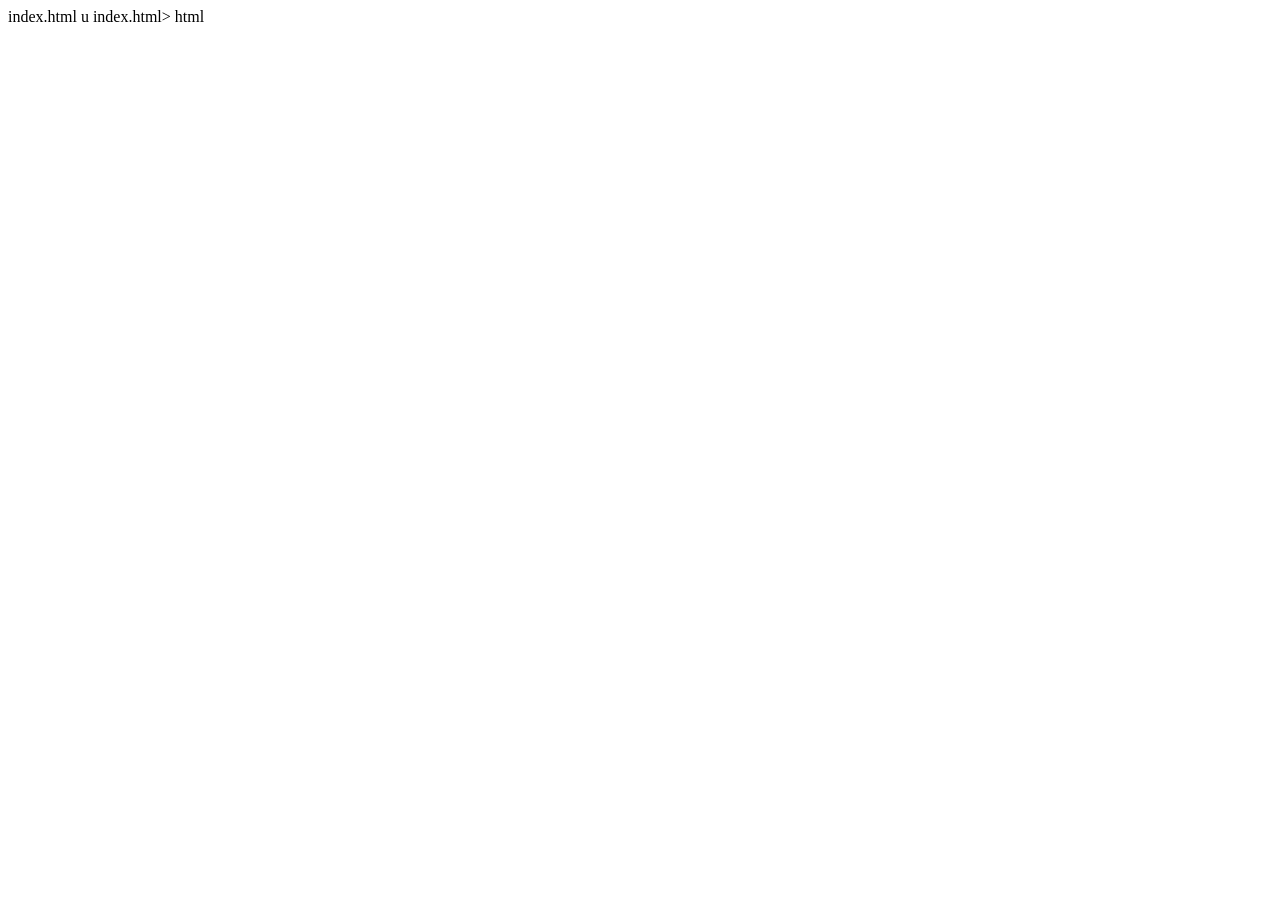
==== index.html @ 488ae356 "tambah readme" ====
index.html u
index.html> html
<!DOCTYPE html>
<html lang="en">
<head>
<meta charset="UTF-8">
<meta name="viewport" content="width=device-width, initial-scale=1.0">
<title>Document</title>
</head>
<body>
</body>
</html>
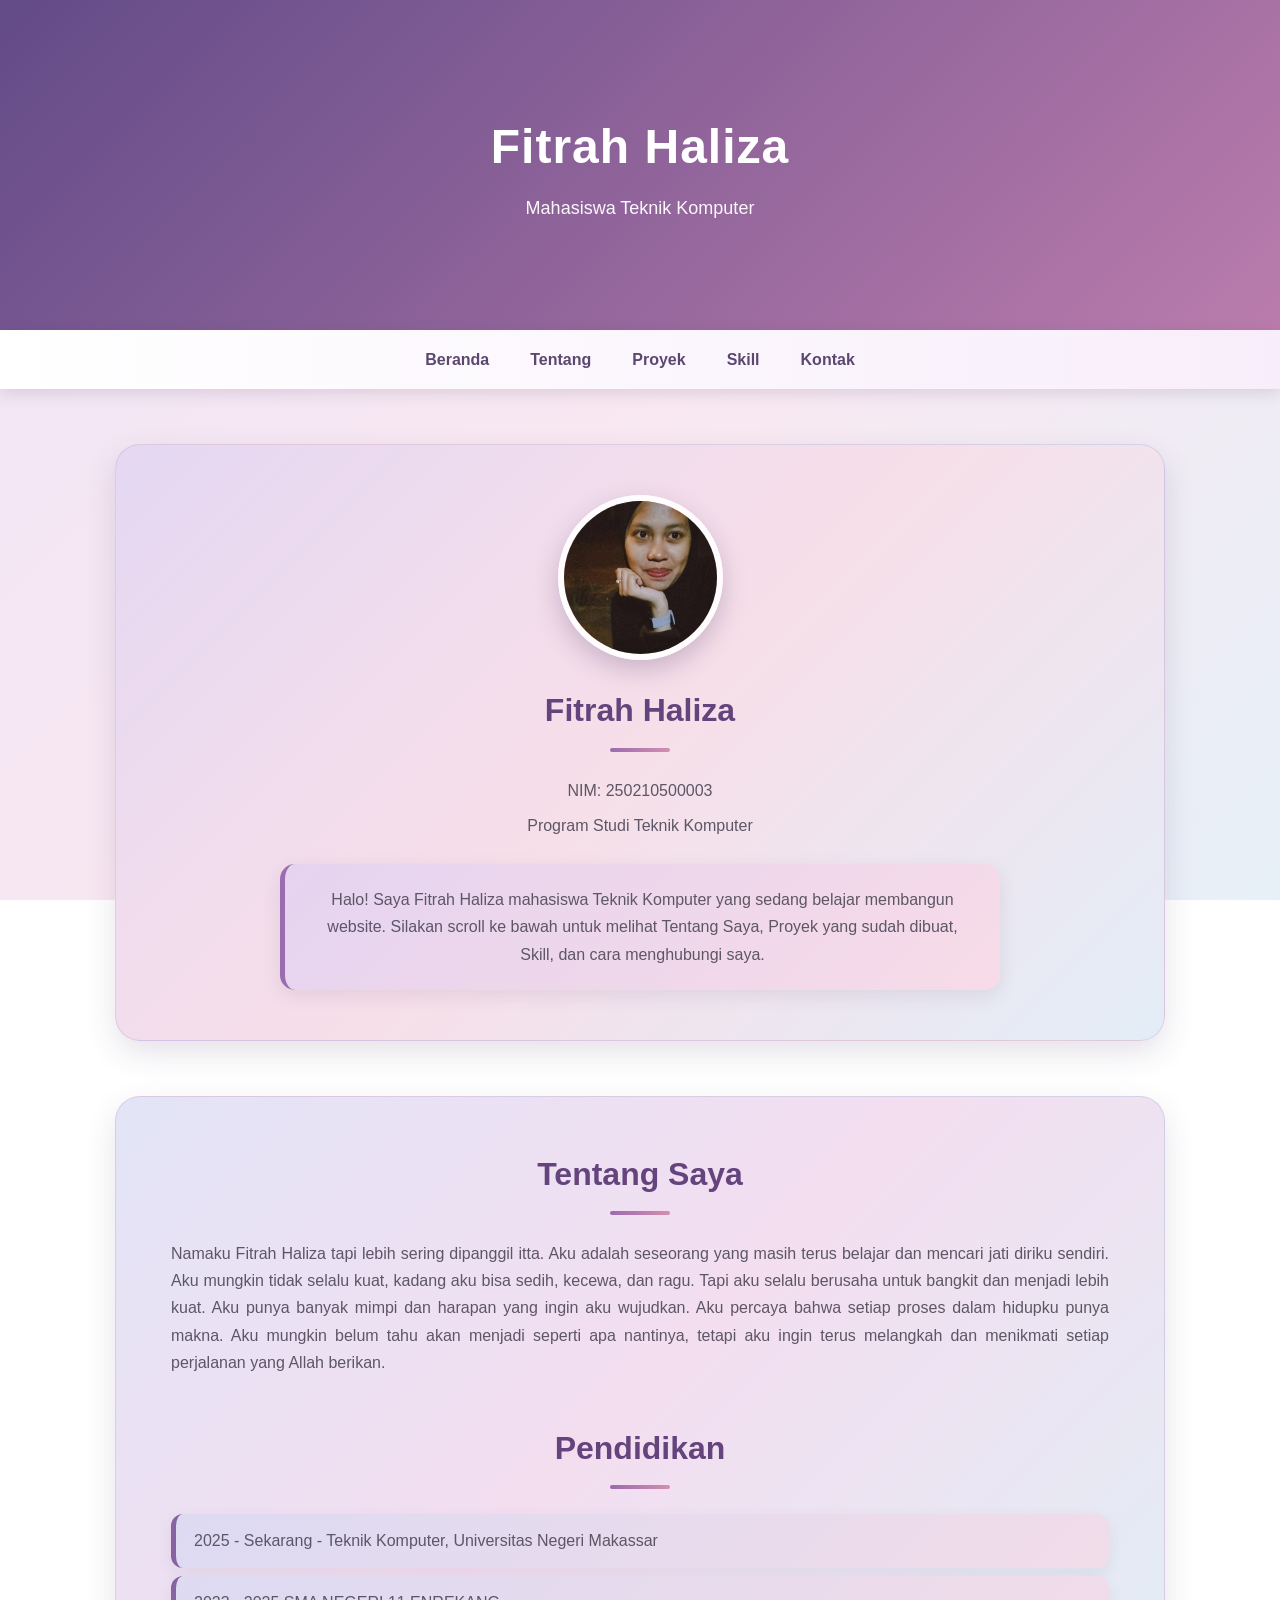
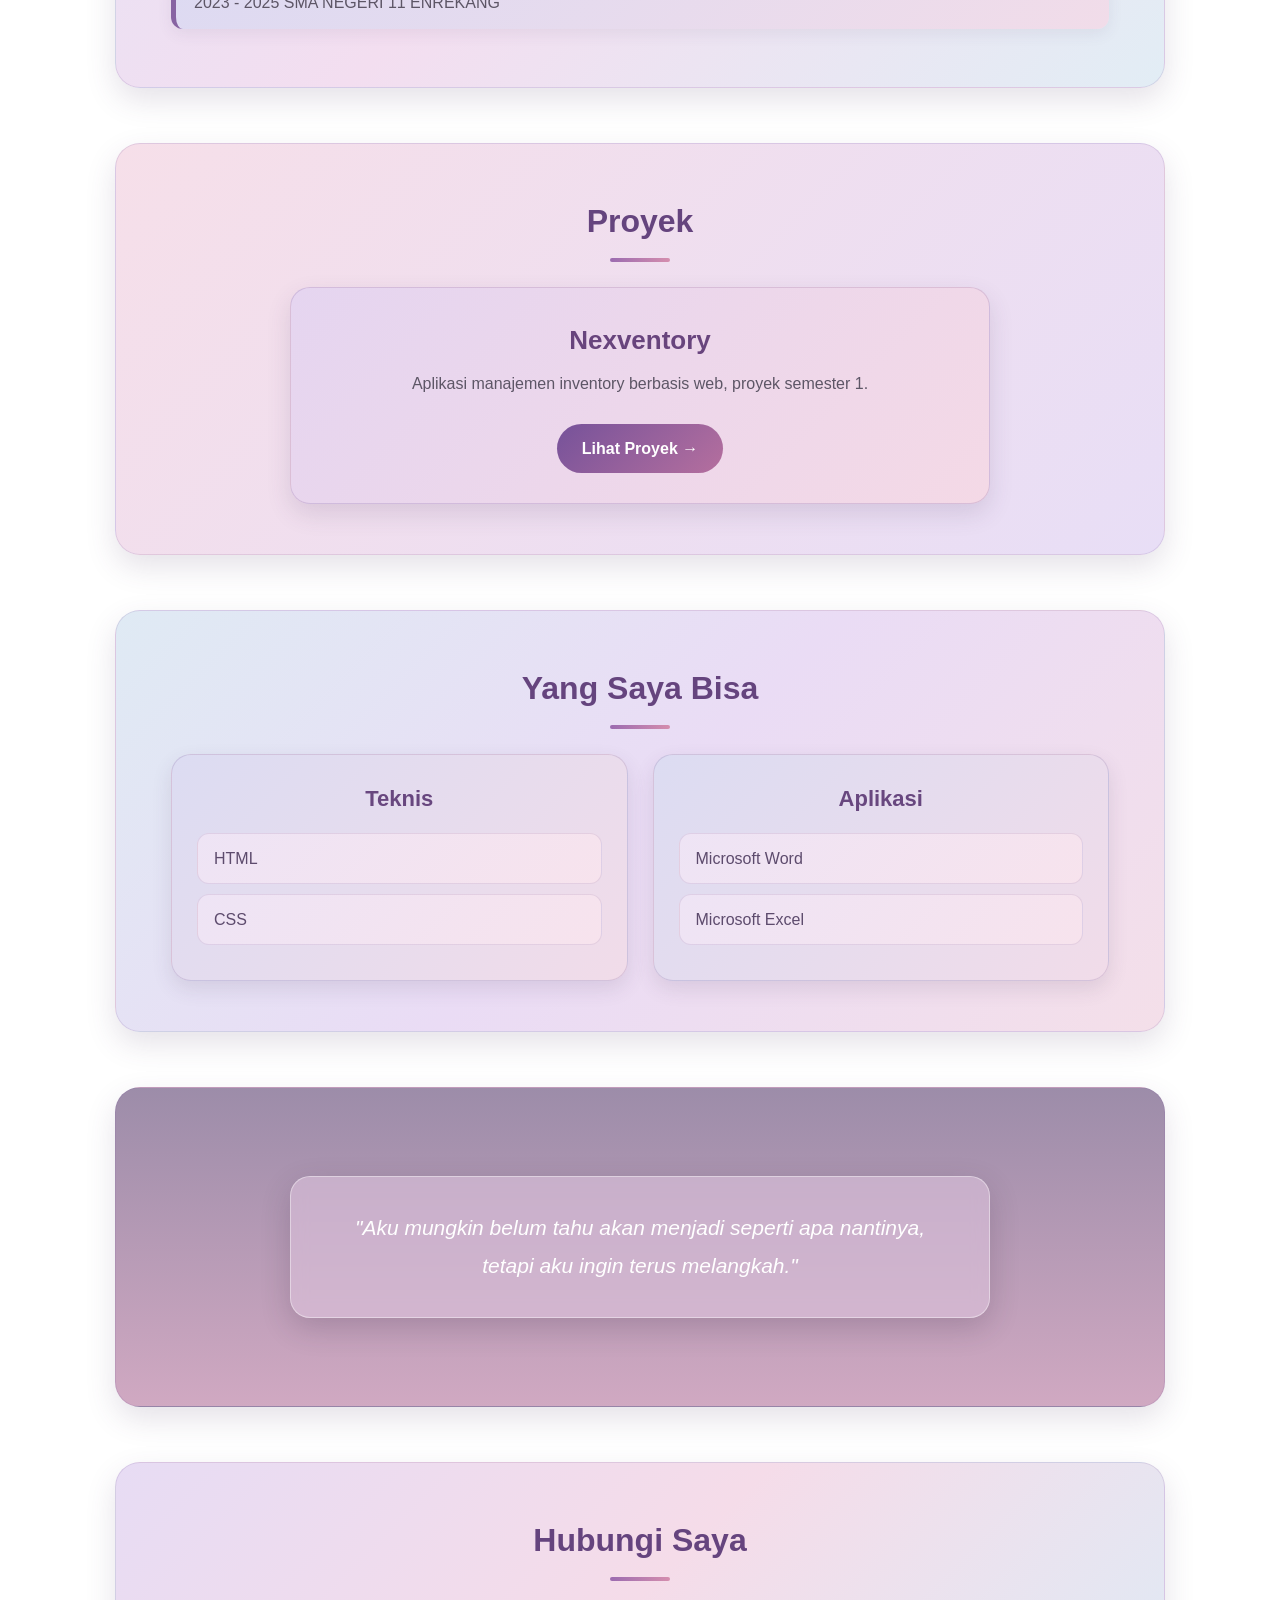
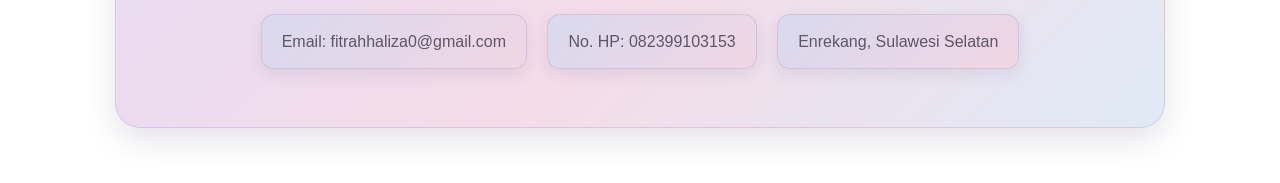
==== commit 8dd5f393: "master" ====
--- a/index.html
+++ b/index.html
@@ -1,12 +1,138 @@
-index.html u
-index.html> html
 <!DOCTYPE html>
-<html lang="en">
+<html lang="id">
 <head>
-<meta charset="UTF-8">
-<meta name="viewport" content="width=device-width, initial-scale=1.0">
-<title>Document</title>
+  <meta charset="UTF-8">
+  <meta name="viewport" content="width=device-width, initial-scale=1.0">
+  <title>Portofolio - Fitrah Haliza</title>
+  <link rel="stylesheet" type="text/css" href="style.css">
 </head>
 <body>
+
+  <header id="header">
+    <div class="header-inner">
+      <h1>Fitrah Haliza</h1>
+      <p class="subtitle">Mahasiswa Teknik Komputer </p>
+    </div>
+  </header>
+
+  <!-- NAVIGASI: klik menu = scroll ke bagian dengan id yang sama -->
+  <nav>
+    <ul id="menu">
+      <li><a href="#beranda">Beranda</a></li>
+      <li><a href="#tentang">Tentang</a></li>
+      <li><a href="#proyek">Proyek</a></li>
+      <li><a href="#skill">Skill</a>
+        <ul>
+          <li><a href="#skill-teknis">Teknis</a></li>
+          <li><a href="#skill-aplikasi">Aplikasi</a></li>
+        </ul>
+      </li>
+      <li><a href="#kontak">Kontak</a></li>
+    </ul>
+  </nav>
+
+  <!-- ======================================================
+       BAGIAN 1: BERANDA
+       ====================================================== -->
+  <section id="beranda" class="section beranda-section">
+    <div class="profile-card">
+      <img id="foto-profil" src="assets/images/profil.jpg" alt="Foto Profil">
+      <h2 class="headline">Fitrah Haliza</h2>
+      <p class="infotext">NIM: 250210500003</p>
+      <p class="infotext">Program Studi Teknik Komputer</p>
+
+      <div class="beranda-text">
+        <p class="sublines">
+          Halo! Saya Fitrah Haliza mahasiswa Teknik Komputer yang sedang belajar membangun
+          website. Silakan scroll ke bawah untuk melihat Tentang Saya, Proyek
+          yang sudah dibuat, Skill, dan cara menghubungi saya.
+        </p>
+      </div>
+    </div>
+  </section>
+
+  <!-- ======================================================
+       BAGIAN 2: TENTANG
+       ====================================================== -->
+  <section id="tentang" class="section">
+    <h2 class="headline">Tentang Saya</h2>
+    <p class="sublines">
+      Namaku Fitrah Haliza tapi lebih sering dipanggil itta. Aku adalah
+      seseorang yang masih terus belajar dan mencari jati diriku sendiri.
+      Aku mungkin tidak selalu kuat, kadang aku bisa sedih, kecewa, dan
+      ragu. Tapi aku selalu berusaha untuk bangkit dan menjadi lebih kuat.
+      Aku punya banyak mimpi dan harapan yang ingin aku wujudkan. Aku
+      percaya bahwa setiap proses dalam hidupku punya makna. Aku mungkin
+      belum tahu akan menjadi seperti apa nantinya, tetapi aku ingin terus
+      melangkah dan menikmati setiap perjalanan yang Allah berikan.
+    </p>
+
+    <h2 class="headline">Pendidikan</h2>
+    <p class="infotext">2025 - Sekarang - Teknik Komputer, Universitas Negeri Makassar</p>
+    <p class="infotext">2023 - 2025 SMA NEGERI 11 ENREKANG</p>
+  </section>
+
+  <!-- ======================================================
+       BAGIAN 3: PROYEK
+       ====================================================== -->
+  <section id="proyek" class="section">
+    <h2 class="headline">Proyek</h2>
+
+    <div class="proyek-single">
+      <h3>Nexventory</h3>
+      <p class="infotext">
+        Aplikasi manajemen inventory berbasis web, proyek semester 1.
+      </p>
+      <a href="https://nexventory.up.railway.app/" target="_blank" rel="noopener noreferrer" class="proyek-link">
+        Lihat Proyek &rarr;
+      </a>
+    </div>
+  </section>
+
+  <!-- ======================================================
+       BAGIAN 4: SKILL
+       ====================================================== -->
+  <section id="skill" class="section">
+    <h2 class="headline">Yang Saya Bisa</h2>
+
+    <!-- Layout 2 kolom: Teknis / Aplikasi -->
+    <div class="skill-grid">
+      <div class="skill-kolom" id="skill-teknis">
+        <h3>Teknis</h3>
+        <ul class="skill-list">
+          <li><a href="#">HTML</a></li>
+          <li><a href="#">CSS</a></li>
+        </ul>
+      </div>
+      <div class="skill-kolom" id="skill-aplikasi">
+        <h3>Aplikasi</h3>
+        <ul class="skill-list">
+          <li><a href="#">Microsoft Word</a></li>
+          <li><a href="#">Microsoft Excel</a></li>
+        </ul>
+      </div>
+    </div>
+  </section>
+
+  <!-- ======================================================
+       BAGIAN MOTTO: background-image + teks di box transparan
+       (Modul 4 - Tugas Mandiri no.2)
+       ====================================================== -->
+  <section id="motto" class="section motto-section">
+    <div class="motto-box">
+      <p>"Aku mungkin belum tahu akan menjadi seperti apa nantinya, tetapi aku ingin terus melangkah."</p>
+    </div>
+  </section>
+
+  <!-- ======================================================
+       BAGIAN 5: KONTAK
+       ====================================================== -->
+  <section id="kontak" class="section">
+    <h2 class="headline">Hubungi Saya</h2>
+    <p class="infotext">Email: fitrahhaliza0@gmail.com</p>
+    <p class="infotext">No. HP: 082399103153</p>
+    <p class="infotext">Enrekang, Sulawesi Selatan</p>
+  </section>
+
 </body>
 </html>
--- a/style.css
+++ b/style.css
@@ -0,0 +1,746 @@
+/* =====================================================
+   STYLE PORTOFOLIO FITRAH HALIZA
+   Tema: Pastel Purple - Pink - Blue
+   ===================================================== */
+
+/* ================= RESET ================= */
+* {
+  margin: 0;
+  padding: 0;
+  box-sizing: border-box;
+}
+
+html {
+  scroll-behavior: smooth;
+}
+
+body {
+  font-family: "Segoe UI", Arial, sans-serif;
+  color: #3f3850;
+  line-height: 1.7;
+
+  /* Background utama halaman */
+  background: linear-gradient(
+    135deg,
+    #eee5f7,
+    #f9e8f1,
+    #e7f0f8
+  );
+
+  background-attachment: fixed;
+}
+
+
+/* =====================================================
+   HEADER
+   ===================================================== */
+
+#header {
+  min-height: 330px;
+
+  display: flex;
+  justify-content: center;
+  align-items: center;
+
+  text-align: center;
+  color: white;
+
+  background:
+    linear-gradient(
+      135deg,
+      rgba(91, 67, 130, 0.95),
+      rgba(180, 112, 165, 0.90)
+    ),
+    url("assets/images/background.jpg");
+
+  background-size: cover;
+  background-position: center;
+
+  position: relative;
+  overflow: hidden;
+}
+
+#header h1 {
+  font-size: 48px;
+  letter-spacing: 1px;
+  margin-bottom: 5px;
+}
+
+.subtitle {
+  font-size: 18px;
+  opacity: 0.95;
+}
+
+
+/* =====================================================
+   NAVIGASI
+   ===================================================== */
+
+nav {
+  background: linear-gradient(
+    90deg,
+    #ffffff,
+    #f8eefb
+  );
+
+  position: sticky;
+  top: 0;
+  z-index: 1000;
+
+  box-shadow: 0 4px 15px rgba(70, 50, 90, 0.15);
+}
+
+#menu {
+  list-style: none;
+
+  display: flex;
+  justify-content: center;
+  align-items: center;
+
+  gap: 5px;
+}
+
+#menu > li {
+  position: relative;
+}
+
+#menu a {
+  display: block;
+
+  padding: 16px 18px;
+
+  color: #5b4770;
+  text-decoration: none;
+
+  font-weight: 600;
+
+  transition: 0.3s;
+}
+
+#menu a:hover {
+  background: linear-gradient(
+    135deg,
+    #eadcf5,
+    #f5dce9
+  );
+
+  color: #714b87;
+}
+
+
+/* ================= DROPDOWN ================= */
+
+#menu li ul {
+  display: none;
+
+  position: absolute;
+
+  top: 100%;
+  left: 0;
+
+  min-width: 150px;
+
+  list-style: none;
+
+  background: linear-gradient(
+    135deg,
+    #f3e8fa,
+    #f9e5ef
+  );
+
+  border-radius: 0 0 12px 12px;
+
+  box-shadow: 0 8px 20px rgba(70, 50, 90, 0.15);
+
+  overflow: hidden;
+}
+
+#menu li:hover ul {
+  display: block;
+}
+
+#menu li ul a {
+  padding: 12px 16px;
+}
+
+
+/* =====================================================
+   SECTION UMUM
+   ===================================================== */
+
+.section {
+  width: 90%;
+  max-width: 1050px;
+
+  margin: 55px auto;
+  padding: 50px 55px;
+
+  /* INI YANG MEMBUAT KOTAK UTAMA BERWARNA */
+  background: linear-gradient(
+    135deg,
+    #f0e5f8,
+    #f9e5ef
+  );
+
+  border-radius: 25px;
+
+  border: 1px solid rgba(130, 95, 160, 0.18);
+
+  box-shadow:
+    0 12px 30px rgba(80, 60, 100, 0.15);
+
+  transition: 0.3s;
+}
+
+
+/* =====================================================
+   JUDUL
+   ===================================================== */
+
+.headline {
+  text-align: center;
+
+  color: #65447e;
+
+  font-size: 32px;
+
+  margin-bottom: 25px;
+}
+
+.headline::after {
+  content: "";
+
+  display: block;
+
+  width: 60px;
+  height: 4px;
+
+  margin: 10px auto;
+
+  background: linear-gradient(
+    90deg,
+    #9b6bb0,
+    #d58eae
+  );
+
+  border-radius: 10px;
+}
+
+
+/* =====================================================
+   TEKS
+   ===================================================== */
+
+.sublines {
+  color: #5d5666;
+  font-size: 16px;
+
+  text-align: justify;
+}
+
+.infotext {
+  color: #5d5666;
+
+  margin: 8px 0;
+}
+
+
+/* =====================================================
+   BERANDA
+   ===================================================== */
+
+#beranda {
+  background: linear-gradient(
+    135deg,
+    #e5d8f3,
+    #f7dfe9,
+    #e3edf7
+  );
+}
+
+.profile-card {
+  text-align: center;
+}
+
+
+/* FOTO PROFIL */
+
+#foto-profil {
+  width: 165px;
+  height: 165px;
+
+  object-fit: cover;
+
+  border-radius: 50%;
+
+  border: 6px solid rgba(255, 255, 255, 0.9);
+
+  box-shadow:
+    0 10px 25px rgba(80, 55, 100, 0.25);
+
+  margin-bottom: 15px;
+}
+
+
+/* KOTAK TEKS BERANDA */
+
+.beranda-text {
+  max-width: 720px;
+
+  margin: 25px auto 0;
+
+  padding: 22px 28px;
+
+  /* BUKAN PUTIH */
+  background: linear-gradient(
+    135deg,
+    rgba(228, 211, 240, 0.95),
+    rgba(248, 218, 231, 0.95)
+  );
+
+  border-left: 5px solid #9b6db0;
+
+  border-radius: 15px;
+
+  box-shadow:
+    0 6px 18px rgba(80, 55, 100, 0.10);
+}
+
+.beranda-text .sublines {
+  text-align: center;
+}
+
+
+/* =====================================================
+   TENTANG SAYA
+   ===================================================== */
+
+#tentang {
+  background: linear-gradient(
+    135deg,
+    #e3e4f7,
+    #f3def0,
+    #e2edf5
+  );
+}
+
+#tentang .headline:nth-of-type(2) {
+  margin-top: 45px;
+}
+
+
+/* Kotak pendidikan */
+
+#tentang .infotext {
+  padding: 13px 18px;
+
+  background: linear-gradient(
+    135deg,
+    #dddaf2,
+    #f1dce9
+  );
+
+  border-left: 5px solid #8763a2;
+
+  border-radius: 12px;
+
+  box-shadow:
+    0 5px 15px rgba(80, 60, 100, 0.08);
+}
+
+
+/* =====================================================
+   PROYEK
+   ===================================================== */
+
+#proyek {
+  background: linear-gradient(
+    135deg,
+    #f6dfe9,
+    #e8def6
+  );
+}
+
+
+/* Kotak Nexventory */
+
+.proyek-single {
+  max-width: 700px;
+
+  margin: auto;
+
+  padding: 30px;
+
+  text-align: center;
+
+  /* KOTAK PROYEK JUGA BERWARNA */
+  background: linear-gradient(
+    135deg,
+    #e5d5f0,
+    #f4d9e6
+  );
+
+  border-radius: 20px;
+
+  border: 1px solid rgba(120, 80, 145, 0.20);
+
+  box-shadow:
+    0 10px 25px rgba(80, 55, 100, 0.14);
+
+  transition: 0.3s;
+}
+
+.proyek-single:hover {
+  transform: translateY(-7px);
+
+  box-shadow:
+    0 16px 30px rgba(80, 55, 100, 0.20);
+}
+
+.proyek-single h3 {
+  color: #68447d;
+
+  font-size: 26px;
+
+  margin-bottom: 8px;
+}
+
+
+/* Tombol proyek */
+
+.proyek-link {
+  display: inline-block;
+
+  margin-top: 18px;
+
+  padding: 11px 25px;
+
+  background: linear-gradient(
+    135deg,
+    #76529a,
+    #b56f9e
+  );
+
+  color: white;
+
+  text-decoration: none;
+
+  border-radius: 25px;
+
+  font-weight: 600;
+
+  transition: 0.3s;
+}
+
+.proyek-link:hover {
+  transform: translateY(-3px);
+
+  box-shadow:
+    0 7px 15px rgba(80, 50, 100, 0.25);
+}
+
+
+/* =====================================================
+   SKILL
+   ===================================================== */
+
+#skill {
+  background: linear-gradient(
+    135deg,
+    #dfeaf4,
+    #eadcf5,
+    #f4dfe9
+  );
+}
+
+
+/* Dua kolom */
+
+.skill-grid {
+  display: grid;
+
+  grid-template-columns: repeat(2, 1fr);
+
+  gap: 25px;
+}
+
+
+/* Kotak Teknis & Aplikasi */
+
+.skill-kolom {
+  padding: 25px;
+
+  /* TIDAK PUTIH */
+  background: linear-gradient(
+    135deg,
+    #dcdcf2,
+    #f1dce9
+  );
+
+  border-radius: 20px;
+
+  border: 1px solid rgba(110, 80, 140, 0.18);
+
+  box-shadow:
+    0 8px 20px rgba(70, 55, 90, 0.12);
+
+  transition: 0.3s;
+}
+
+.skill-kolom:hover {
+  transform: translateY(-5px);
+
+  box-shadow:
+    0 13px 25px rgba(70, 55, 90, 0.18);
+}
+
+.skill-kolom h3 {
+  text-align: center;
+
+  color: #68477f;
+
+  font-size: 22px;
+
+  margin-bottom: 15px;
+}
+
+
+/* Daftar skill */
+
+.skill-list {
+  list-style: none;
+}
+
+.skill-list li {
+  margin: 10px 0;
+}
+
+.skill-list a {
+  display: block;
+
+  padding: 11px 16px;
+
+  /* Skill juga diberi warna */
+  background: linear-gradient(
+    135deg,
+    #eee4f5,
+    #f7e3ed
+  );
+
+  color: #5d4b6d;
+
+  text-decoration: none;
+
+  border-radius: 12px;
+
+  border: 1px solid rgba(120, 90, 145, 0.15);
+
+  transition: 0.3s;
+}
+
+.skill-list a:hover {
+  background: linear-gradient(
+    135deg,
+    #d7c4e8,
+    #ecc8d9
+  );
+
+  color: #56396b;
+
+  padding-left: 23px;
+}
+
+
+/* =====================================================
+   MOTTO
+   ===================================================== */
+
+#motto {
+  min-height: 320px;
+
+  display: flex;
+
+  justify-content: center;
+
+  align-items: center;
+
+  background:
+    linear-gradient(
+      rgba(91, 64, 112, 0.60),
+      rgba(177, 111, 153, 0.60)
+    ),
+    url("assets/images/background.jpg");
+
+  background-size: cover;
+
+  background-position: center;
+}
+
+
+/* Kotak motto */
+
+.motto-box {
+  max-width: 700px;
+
+  padding: 32px 40px;
+
+  background: rgba(224, 199, 225, 0.55);
+
+  border: 1px solid rgba(255, 255, 255, 0.4);
+
+  border-radius: 20px;
+
+  backdrop-filter: blur(8px);
+
+  text-align: center;
+
+  color: white;
+
+  box-shadow:
+    0 10px 30px rgba(50, 35, 60, 0.20);
+}
+
+.motto-box p {
+  font-size: 21px;
+
+  font-style: italic;
+
+  line-height: 1.8;
+}
+
+
+/* =====================================================
+   KONTAK
+   ===================================================== */
+
+#kontak {
+  text-align: center;
+
+  background: linear-gradient(
+    135deg,
+    #e7dcf4,
+    #f5dce9,
+    #dfeaf5
+  );
+}
+
+
+/* Kotak informasi kontak */
+
+#kontak .infotext {
+  display: inline-block;
+
+  margin: 8px;
+
+  padding: 13px 20px;
+
+  background: linear-gradient(
+    135deg,
+    #d9d9ee,
+    #f0d6e4
+  );
+
+  border-radius: 13px;
+
+  border: 1px solid rgba(110, 80, 140, 0.15);
+
+  box-shadow:
+    0 5px 15px rgba(70, 55, 90, 0.10);
+}
+
+
+/* =====================================================
+   RESPONSIVE TABLET
+   ===================================================== */
+
+@media (max-width: 768px) {
+
+  #header h1 {
+    font-size: 36px;
+  }
+
+  .subtitle {
+    font-size: 16px;
+  }
+
+  #menu {
+    flex-wrap: wrap;
+  }
+
+  #menu a {
+    padding: 11px 10px;
+
+    font-size: 14px;
+  }
+
+  .section {
+    width: 94%;
+
+    padding: 35px 25px;
+
+    margin: 35px auto;
+  }
+
+  .headline {
+    font-size: 27px;
+  }
+
+  .skill-grid {
+    grid-template-columns: 1fr;
+  }
+
+  #foto-profil {
+    width: 140px;
+    height: 140px;
+  }
+
+  .motto-box {
+    padding: 25px;
+  }
+
+  .motto-box p {
+    font-size: 18px;
+  }
+}
+
+
+/* =====================================================
+   RESPONSIVE HP
+   ===================================================== */
+
+@media (max-width: 480px) {
+
+  #header {
+    min-height: 270px;
+  }
+
+  #header h1 {
+    font-size: 30px;
+  }
+
+  #menu {
+    gap: 0;
+  }
+
+  #menu a {
+    padding: 9px 7px;
+
+    font-size: 13px;
+  }
+
+  .section {
+    padding: 30px 18px;
+  }
+
+  .headline {
+    font-size: 24px;
+  }
+
+  .sublines {
+    font-size: 14px;
+  }
+
+  .skill-grid {
+    grid-template-columns: 1fr;
+  }
+}
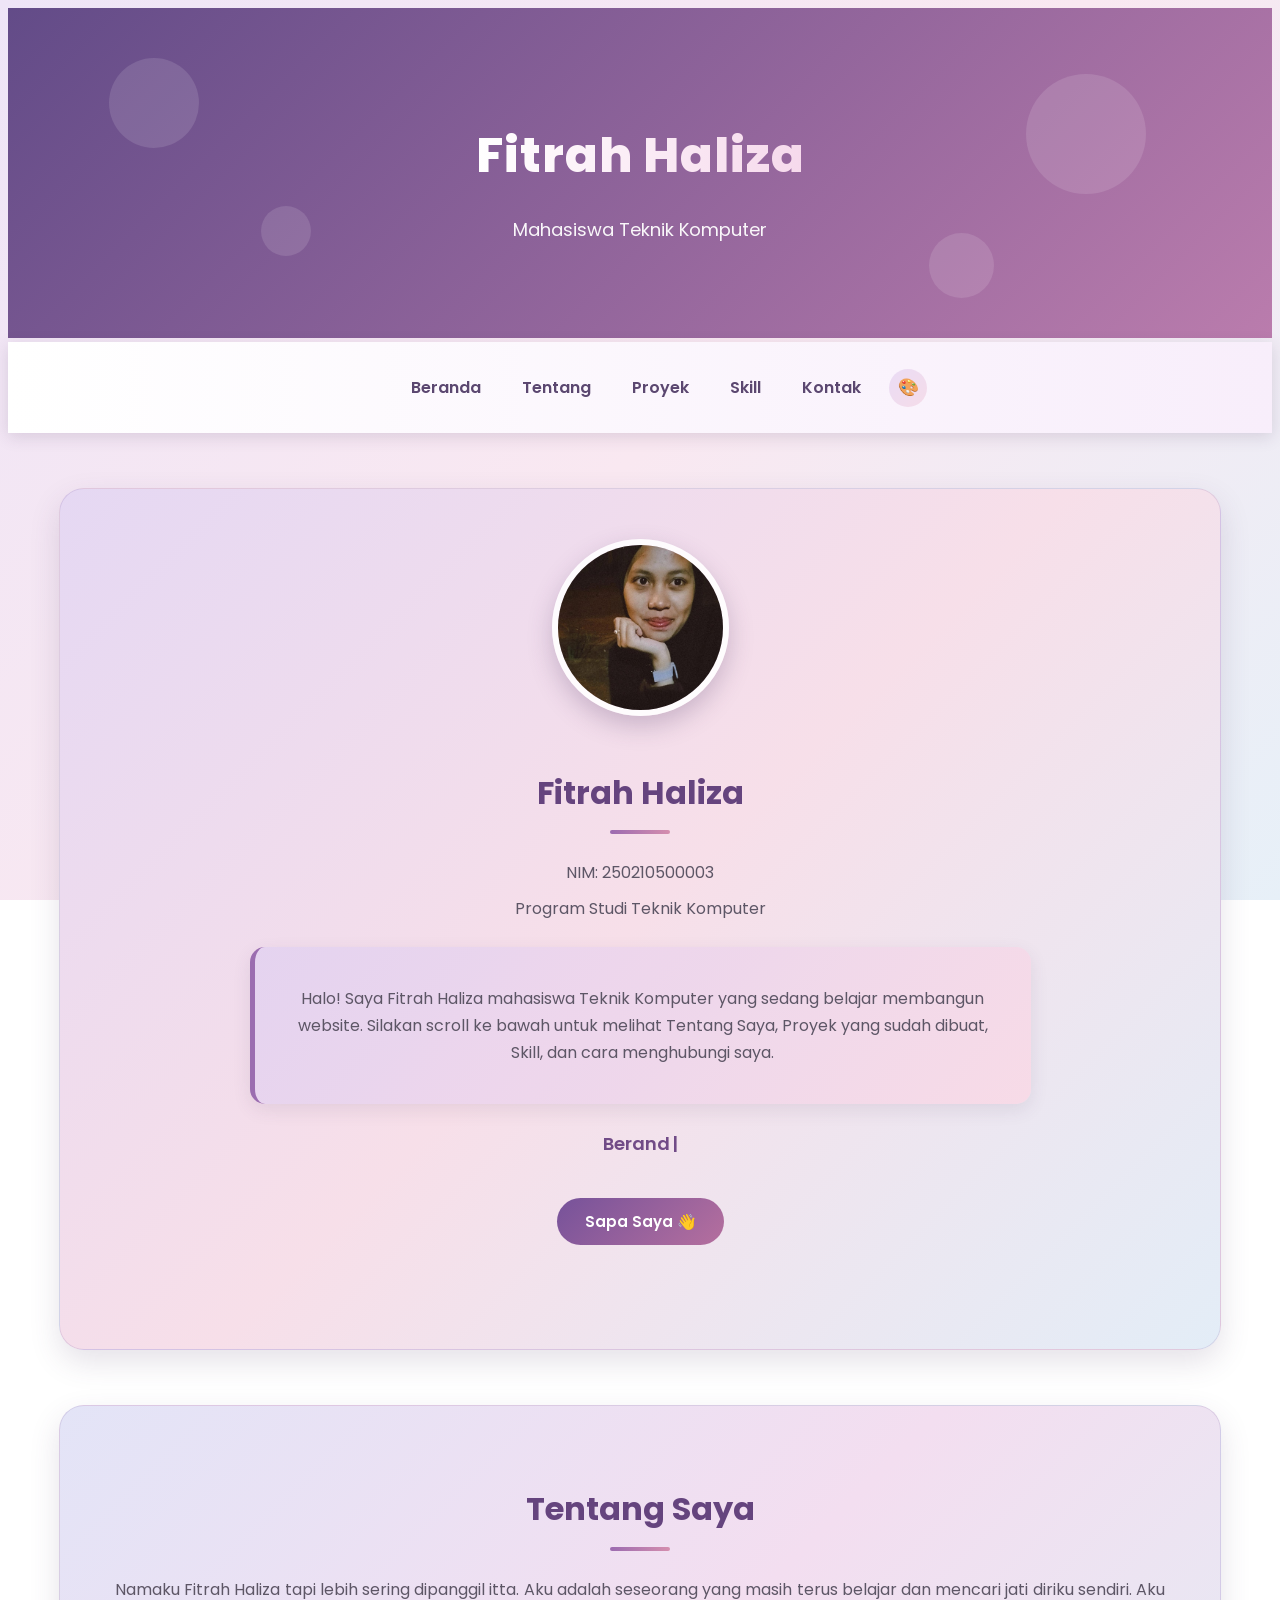
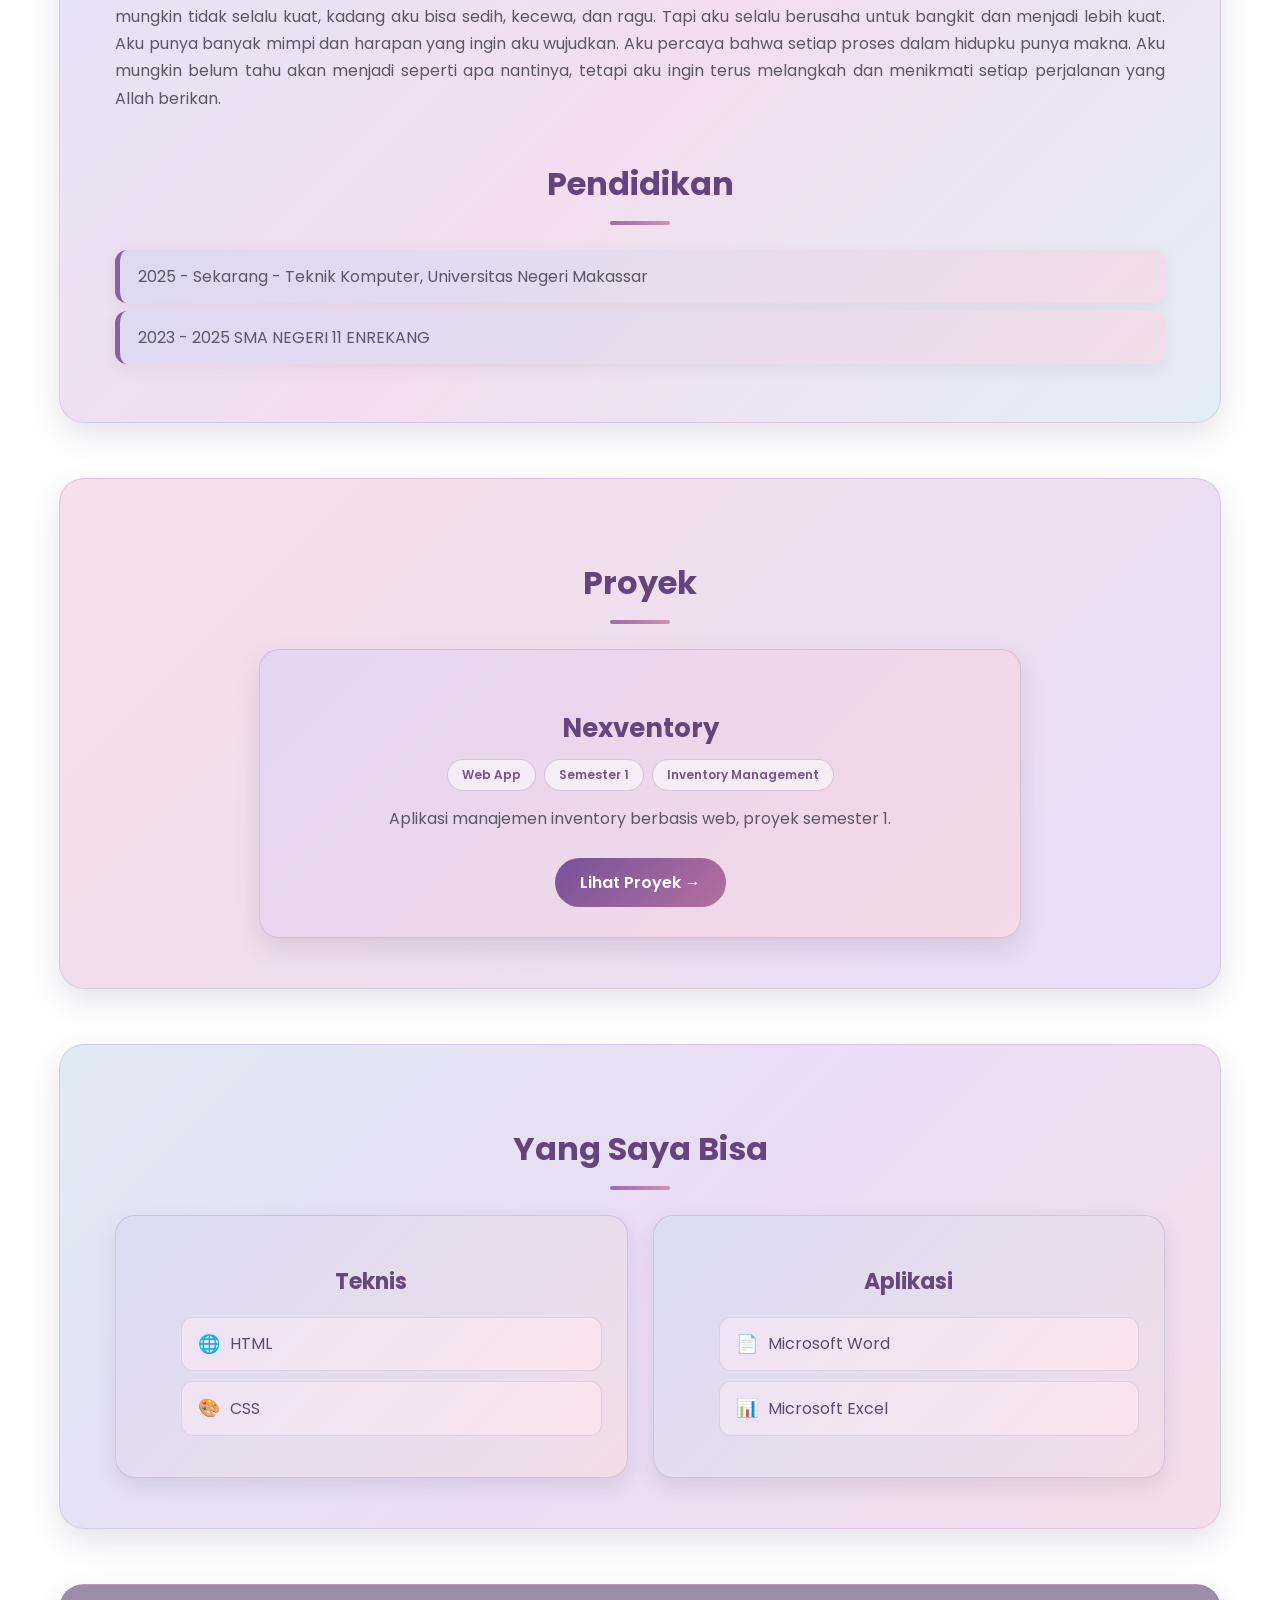
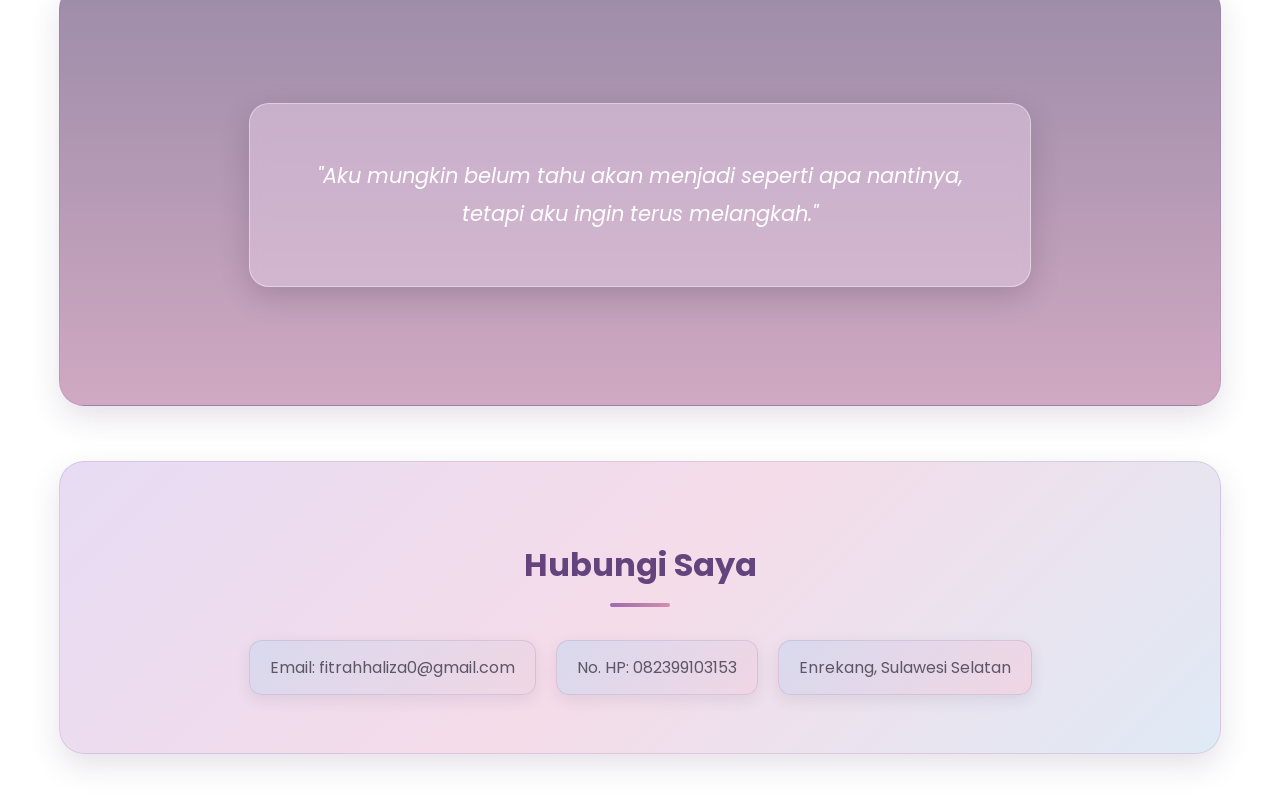
==== commit 13a9aed0: "Update website" ====
--- a/index.html
+++ b/index.html
@@ -4,37 +4,52 @@
   <meta charset="UTF-8">
   <meta name="viewport" content="width=device-width, initial-scale=1.0">
   <title>Portofolio - Fitrah Haliza</title>
+  <link rel="preconnect" href="https://fonts.googleapis.com">
+  <link rel="preconnect" href="https://fonts.gstatic.com" crossorigin>
+  <link href="https://fonts.googleapis.com/css2?family=Poppins:wght@400;500;600;700;800&display=swap" rel="stylesheet">
   <link rel="stylesheet" type="text/css" href="style.css">
 </head>
 <body>
 
   <header id="header">
+    <div class="floating-shapes">
+      <span class="shape shape1"></span>
+      <span class="shape shape2"></span>
+      <span class="shape shape3"></span>
+      <span class="shape shape4"></span>
+    </div>
     <div class="header-inner">
       <h1>Fitrah Haliza</h1>
       <p class="subtitle">Mahasiswa Teknik Komputer </p>
     </div>
   </header>
 
-  <!-- NAVIGASI: klik menu = scroll ke bagian dengan id yang sama -->
-  <nav>
-    <ul id="menu">
-      <li><a href="#beranda">Beranda</a></li>
-      <li><a href="#tentang">Tentang</a></li>
-      <li><a href="#proyek">Proyek</a></li>
-      <li><a href="#skill">Skill</a>
-        <ul>
-          <li><a href="#skill-teknis">Teknis</a></li>
-          <li><a href="#skill-aplikasi">Aplikasi</a></li>
-        </ul>
-      </li>
-      <li><a href="#kontak">Kontak</a></li>
-    </ul>
+  <div id="scroll-progress"></div>
+
+  <nav id="navbar">
+    <div class="nav-inner">
+      <button id="menu-toggle" class="menu-toggle" aria-label="Buka menu" aria-expanded="false">
+        <span></span>
+        <span></span>
+        <span></span>
+      </button>
+      <ul id="menu">
+        <li><a href="#beranda">Beranda</a></li>
+        <li><a href="#tentang">Tentang</a></li>
+        <li><a href="#proyek">Proyek</a></li>
+        <li><a href="#skill">Skill</a>
+          <ul>
+            <li><a href="#skill-teknis">Teknis</a></li>
+            <li><a href="#skill-aplikasi">Aplikasi</a></li>
+          </ul>
+        </li>
+        <li><a href="#kontak">Kontak</a></li>
+      </ul>
+      <button id="theme-toggle" class="theme-toggle" aria-label="Ganti tema warna">🎨</button>
+    </div>
   </nav>
 
-  <!-- ======================================================
-       BAGIAN 1: BERANDA
-       ====================================================== -->
-  <section id="beranda" class="section beranda-section">
+  <section id="beranda" class="section beranda-section reveal">
     <div class="profile-card">
       <img id="foto-profil" src="assets/images/profil.jpg" alt="Foto Profil">
       <h2 class="headline">Fitrah Haliza</h2>
@@ -48,13 +63,17 @@
           yang sudah dibuat, Skill, dan cara menghubungi saya.
         </p>
       </div>
+
+      <p class="typing-text">
+        <span id="typing-output"></span><span class="typing-cursor">|</span>
+      </p>
+
+      <button id="sapa-btn" class="sapa-btn">Sapa Saya 👋</button>
+      <p id="sapa-output" class="sapa-output"></p>
     </div>
   </section>
 
-  <!-- ======================================================
-       BAGIAN 2: TENTANG
-       ====================================================== -->
-  <section id="tentang" class="section">
+  <section id="tentang" class="section reveal">
     <h2 class="headline">Tentang Saya</h2>
     <p class="sublines">
       Namaku Fitrah Haliza tapi lebih sering dipanggil itta. Aku adalah
@@ -72,14 +91,16 @@
     <p class="infotext">2023 - 2025 SMA NEGERI 11 ENREKANG</p>
   </section>
 
-  <!-- ======================================================
-       BAGIAN 3: PROYEK
-       ====================================================== -->
-  <section id="proyek" class="section">
+  <section id="proyek" class="section reveal">
     <h2 class="headline">Proyek</h2>
 
     <div class="proyek-single">
       <h3>Nexventory</h3>
+      <div class="proyek-tags">
+        <span class="tag">Web App</span>
+        <span class="tag">Semester 1</span>
+        <span class="tag">Inventory Management</span>
+      </div>
       <p class="infotext">
         Aplikasi manajemen inventory berbasis web, proyek semester 1.
       </p>
@@ -89,10 +110,7 @@
     </div>
   </section>
 
-  <!-- ======================================================
-       BAGIAN 4: SKILL
-       ====================================================== -->
-  <section id="skill" class="section">
+  <section id="skill" class="section reveal">
     <h2 class="headline">Yang Saya Bisa</h2>
 
     <!-- Layout 2 kolom: Teknis / Aplikasi -->
@@ -100,39 +118,35 @@
       <div class="skill-kolom" id="skill-teknis">
         <h3>Teknis</h3>
         <ul class="skill-list">
-          <li><a href="#">HTML</a></li>
-          <li><a href="#">CSS</a></li>
+          <li><a href="#"><span class="skill-icon">🌐</span> HTML</a></li>
+          <li><a href="#"><span class="skill-icon">🎨</span> CSS</a></li>
         </ul>
       </div>
       <div class="skill-kolom" id="skill-aplikasi">
         <h3>Aplikasi</h3>
         <ul class="skill-list">
-          <li><a href="#">Microsoft Word</a></li>
-          <li><a href="#">Microsoft Excel</a></li>
+          <li><a href="#"><span class="skill-icon">📄</span> Microsoft Word</a></li>
+          <li><a href="#"><span class="skill-icon">📊</span> Microsoft Excel</a></li>
         </ul>
       </div>
     </div>
   </section>
 
-  <!-- ======================================================
-       BAGIAN MOTTO: background-image + teks di box transparan
-       (Modul 4 - Tugas Mandiri no.2)
-       ====================================================== -->
-  <section id="motto" class="section motto-section">
+  <section id="motto" class="section motto-section reveal">
     <div class="motto-box">
       <p>"Aku mungkin belum tahu akan menjadi seperti apa nantinya, tetapi aku ingin terus melangkah."</p>
     </div>
   </section>
 
-  <!-- ======================================================
-       BAGIAN 5: KONTAK
-       ====================================================== -->
-  <section id="kontak" class="section">
+  <section id="kontak" class="section reveal">
     <h2 class="headline">Hubungi Saya</h2>
     <p class="infotext">Email: fitrahhaliza0@gmail.com</p>
     <p class="infotext">No. HP: 082399103153</p>
     <p class="infotext">Enrekang, Sulawesi Selatan</p>
   </section>
 
+  <button id="back-to-top" class="back-to-top" aria-label="Kembali ke atas">&uarr;</button>
+
+  <script src="navbar.js"></script>
 </body>
 </html>
--- a/style.css
+++ b/style.css
@@ -1,9 +1,9 @@
-/* =====================================================
+
    STYLE PORTOFOLIO FITRAH HALIZA
-   Tema: Pastel Purple - Pink - Blue
-   ===================================================== */
-
-/* ================= RESET ================= */
+
+
+
+
 * {
   margin: 0;
   padding: 0;
@@ -15,7 +15,7 @@
 }
 
 body {
-  font-family: "Segoe UI", Arial, sans-serif;
+  font-family: "Poppins", "Segoe UI", Arial, sans-serif;
   color: #3f3850;
   line-height: 1.7;
 
@@ -28,12 +28,9 @@
   );
 
   background-attachment: fixed;
-}
-
-
-/* =====================================================
-   HEADER
-   ===================================================== */
+
+  transition: background 0.4s ease;
+}
 
 #header {
   min-height: 330px;
@@ -62,8 +59,29 @@
 
 #header h1 {
   font-size: 48px;
+  font-weight: 800;
   letter-spacing: 1px;
   margin-bottom: 5px;
+
+  background: linear-gradient(
+    90deg,
+    #ffffff,
+    #f6d9ec,
+    #ffffff
+  );
+
+  background-size: 200% auto;
+
+  -webkit-background-clip: text;
+  background-clip: text;
+  -webkit-text-fill-color: transparent;
+
+  animation: shineText 5s linear infinite;
+}
+
+@keyframes shineText {
+  0%   { background-position: 0% center; }
+  100% { background-position: 200% center; }
 }
 
 .subtitle {
@@ -72,9 +90,100 @@
 }
 
 
-/* =====================================================
-   NAVIGASI
-   ===================================================== */
+.floating-shapes {
+  position: absolute;
+  inset: 0;
+
+  overflow: hidden;
+
+  pointer-events: none;
+  z-index: 0;
+}
+
+.shape {
+  position: absolute;
+
+  border-radius: 50%;
+
+  background: rgba(255, 255, 255, 0.12);
+
+  animation: floatShape 10s ease-in-out infinite;
+}
+
+.shape1 {
+  width: 90px;
+  height: 90px;
+
+  top: 15%;
+  left: 8%;
+
+  animation-duration: 9s;
+}
+
+.shape2 {
+  width: 50px;
+  height: 50px;
+
+  top: 60%;
+  left: 20%;
+
+  animation-duration: 7s;
+  animation-delay: 1s;
+}
+
+.shape3 {
+  width: 120px;
+  height: 120px;
+
+  top: 20%;
+  right: 10%;
+
+  animation-duration: 11s;
+  animation-delay: 0.5s;
+}
+
+.shape4 {
+  width: 65px;
+  height: 65px;
+
+  bottom: 12%;
+  right: 22%;
+
+  animation-duration: 8s;
+  animation-delay: 1.5s;
+}
+
+@keyframes floatShape {
+  0%, 100% {
+    transform: translateY(0) translateX(0) scale(1);
+  }
+  50% {
+    transform: translateY(-25px) translateX(15px) scale(1.08);
+  }
+}
+
+.header-inner {
+  position: relative;
+  z-index: 1;
+}
+
+#scroll-progress {
+  position: sticky;
+  top: 0;
+
+  height: 4px;
+  width: 0%;
+
+  background: linear-gradient(
+    90deg,
+    #9b6bb0,
+    #d58eae
+  );
+
+  z-index: 1001;
+
+  transition: width 0.1s ease-out;
+}
 
 nav {
   background: linear-gradient(
@@ -88,6 +197,45 @@
   z-index: 1000;
 
   box-shadow: 0 4px 15px rgba(70, 50, 90, 0.15);
+
+  transition: transform 0.3s ease;
+}
+nav.nav-hidden {
+  transform: translateY(-100%);
+}
+
+.nav-inner {
+  display: flex;
+  align-items: center;
+  justify-content: center;
+  position: relative;
+  gap: 10px;
+}
+
+.theme-toggle {
+  width: 38px;
+  height: 38px;
+
+  border: none;
+  border-radius: 50%;
+
+  background: linear-gradient(
+    135deg,
+    #eadcf5,
+    #f5dce9
+  );
+
+  font-size: 17px;
+
+  cursor: pointer;
+
+  transition: 0.3s ease;
+
+  flex-shrink: 0;
+}
+
+.theme-toggle:hover {
+  transform: rotate(20deg) scale(1.08);
 }
 
 #menu {
@@ -127,9 +275,6 @@
   color: #714b87;
 }
 
-
-/* ================= DROPDOWN ================= */
-
 #menu li ul {
   display: none;
 
@@ -163,10 +308,118 @@
   padding: 12px 16px;
 }
 
-
-/* =====================================================
-   SECTION UMUM
-   ===================================================== */
+#menu a.active {
+  background: linear-gradient(
+    135deg,
+    #d7c4e8,
+    #ecc8d9
+  );
+
+  color: #56396b;
+}
+
+.menu-toggle {
+  display: none;
+
+  flex-direction: column;
+  justify-content: center;
+  gap: 5px;
+
+  width: 40px;
+  height: 40px;
+
+  background: transparent;
+  border: none;
+  cursor: pointer;
+
+  position: absolute;
+  right: 15px;
+  top: 50%;
+  transform: translateY(-50%);
+
+  z-index: 1100;
+}
+
+.menu-toggle span {
+  display: block;
+  width: 26px;
+  height: 3px;
+
+  background: #714b87;
+  border-radius: 3px;
+
+  transition: 0.3s ease;
+}
+.menu-toggle.active span:nth-child(1) {
+  transform: translateY(8px) rotate(45deg);
+}
+
+.menu-toggle.active span:nth-child(2) {
+  opacity: 0;
+}
+
+.menu-toggle.active span:nth-child(3) {
+  transform: translateY(-8px) rotate(-45deg);
+}
+
+.back-to-top {
+  position: fixed;
+  right: 22px;
+  bottom: 22px;
+
+  width: 48px;
+  height: 48px;
+
+  display: flex;
+  align-items: center;
+  justify-content: center;
+
+  border: none;
+  border-radius: 50%;
+
+  background: linear-gradient(
+    135deg,
+    #76529a,
+    #b56f9e
+  );
+
+  color: white;
+  font-size: 20px;
+
+  cursor: pointer;
+
+  opacity: 0;
+  visibility: hidden;
+  transform: translateY(15px);
+
+  box-shadow: 0 8px 20px rgba(80, 50, 100, 0.30);
+
+  transition: 0.3s ease;
+
+  z-index: 999;
+}
+
+.back-to-top.show {
+  opacity: 1;
+  visibility: visible;
+  transform: translateY(0);
+}
+
+.back-to-top:hover {
+  transform: translateY(-4px);
+  box-shadow: 0 12px 24px rgba(80, 50, 100, 0.35);
+}
+
+.reveal {
+  opacity: 0;
+  transform: translateY(40px);
+  transition: opacity 0.7s ease, transform 0.7s ease;
+}
+
+.reveal.visible {
+  opacity: 1;
+  transform: translateY(0);
+}
 
 .section {
   width: 90%;
@@ -174,8 +427,6 @@
 
   margin: 55px auto;
   padding: 50px 55px;
-
-  /* INI YANG MEMBUAT KOTAK UTAMA BERWARNA */
   background: linear-gradient(
     135deg,
     #f0e5f8,
@@ -192,10 +443,11 @@
   transition: 0.3s;
 }
 
-
-/* =====================================================
-   JUDUL
-   ===================================================== */
+.section,
+#skill-teknis,
+#skill-aplikasi {
+  scroll-margin-top: 75px;
+}
 
 .headline {
   text-align: center;
@@ -226,11 +478,6 @@
   border-radius: 10px;
 }
 
-
-/* =====================================================
-   TEKS
-   ===================================================== */
-
 .sublines {
   color: #5d5666;
   font-size: 16px;
@@ -244,11 +491,6 @@
   margin: 8px 0;
 }
 
-
-/* =====================================================
-   BERANDA
-   ===================================================== */
-
 #beranda {
   background: linear-gradient(
     135deg,
@@ -262,9 +504,6 @@
   text-align: center;
 }
 
-
-/* FOTO PROFIL */
-
 #foto-profil {
   width: 165px;
   height: 165px;
@@ -281,9 +520,6 @@
   margin-bottom: 15px;
 }
 
-
-/* KOTAK TEKS BERANDA */
-
 .beranda-text {
   max-width: 720px;
 
@@ -310,10 +546,110 @@
   text-align: center;
 }
 
-
-/* =====================================================
-   TENTANG SAYA
-   ===================================================== */
+.typing-text {
+  margin-top: 25px;
+
+  font-size: 18px;
+  font-weight: 600;
+
+  color: #714b87;
+
+  min-height: 28px;
+}
+
+.typing-cursor {
+  display: inline-block;
+
+  margin-left: 2px;
+
+  animation: blink 0.8s step-end infinite;
+}
+
+@keyframes blink {
+  0%, 100% { opacity: 1; }
+  50% { opacity: 0; }
+}
+
+.sapa-btn {
+  margin-top: 20px;
+
+  padding: 12px 28px;
+
+  border: none;
+  border-radius: 25px;
+
+  background: linear-gradient(
+    135deg,
+    #76529a,
+    #b56f9e
+  );
+
+  color: white;
+
+  font-family: "Poppins", "Segoe UI", Arial, sans-serif;
+  font-size: 15px;
+  font-weight: 600;
+
+  cursor: pointer;
+
+  transition: 0.25s ease;
+
+  animation: sapaPulse 2.2s ease-in-out infinite;
+}
+
+@keyframes sapaPulse {
+  0%, 100% {
+    box-shadow: 0 0 0 0 rgba(181, 111, 158, 0.45);
+  }
+  50% {
+    box-shadow: 0 0 0 12px rgba(181, 111, 158, 0);
+  }
+}
+
+.sapa-btn.sudah-ditekan {
+  animation: none;
+}
+
+.sapa-btn:hover {
+  transform: translateY(-3px);
+
+  box-shadow: 0 8px 18px rgba(80, 50, 100, 0.30);
+}
+
+.sapa-btn:active {
+  transform: translateY(0) scale(0.97);
+}
+.sapa-btn.pressed {
+  animation: pop 0.35s ease;
+}
+
+@keyframes pop {
+  0%   { transform: scale(1); }
+  40%  { transform: scale(0.9); }
+  70%  { transform: scale(1.06); }
+  100% { transform: scale(1); }
+}
+
+.sapa-output {
+  margin-top: 14px;
+
+  min-height: 24px;
+
+  font-size: 16px;
+  font-style: italic;
+
+  color: #5b4770;
+
+  opacity: 0;
+  transform: translateY(-6px);
+
+  transition: opacity 0.35s ease, transform 0.35s ease;
+}
+
+.sapa-output.show {
+  opacity: 1;
+  transform: translateY(0);
+}
 
 #tentang {
   background: linear-gradient(
@@ -328,9 +664,6 @@
   margin-top: 45px;
 }
 
-
-/* Kotak pendidikan */
-
 #tentang .infotext {
   padding: 13px 18px;
 
@@ -348,11 +681,6 @@
     0 5px 15px rgba(80, 60, 100, 0.08);
 }
 
-
-/* =====================================================
-   PROYEK
-   ===================================================== */
-
 #proyek {
   background: linear-gradient(
     135deg,
@@ -361,9 +689,6 @@
   );
 }
 
-
-/* Kotak Nexventory */
-
 .proyek-single {
   max-width: 700px;
 
@@ -405,8 +730,34 @@
   margin-bottom: 8px;
 }
 
-
-/* Tombol proyek */
+.proyek-tags {
+  display: flex;
+
+  flex-wrap: wrap;
+
+  justify-content: center;
+
+  gap: 8px;
+
+  margin-bottom: 14px;
+}
+
+.tag {
+  display: inline-block;
+
+  padding: 5px 14px;
+
+  font-size: 12px;
+  font-weight: 600;
+
+  color: #76529a;
+
+  background: rgba(255, 255, 255, 0.55);
+
+  border: 1px solid rgba(120, 80, 145, 0.25);
+
+  border-radius: 20px;
+}
 
 .proyek-link {
   display: inline-block;
@@ -438,11 +789,6 @@
   box-shadow:
     0 7px 15px rgba(80, 50, 100, 0.25);
 }
-
-
-/* =====================================================
-   SKILL
-   ===================================================== */
 
 #skill {
   background: linear-gradient(
@@ -469,8 +815,6 @@
 
 .skill-kolom {
   padding: 25px;
-
-  /* TIDAK PUTIH */
   background: linear-gradient(
     135deg,
     #dcdcf2,
@@ -504,9 +848,6 @@
   margin-bottom: 15px;
 }
 
-
-/* Daftar skill */
-
 .skill-list {
   list-style: none;
 }
@@ -516,11 +857,11 @@
 }
 
 .skill-list a {
-  display: block;
+  display: flex;
+  align-items: center;
+  gap: 10px;
 
   padding: 11px 16px;
-
-  /* Skill juga diberi warna */
   background: linear-gradient(
     135deg,
     #eee4f5,
@@ -538,6 +879,10 @@
   transition: 0.3s;
 }
 
+.skill-icon {
+  font-size: 18px;
+}
+
 .skill-list a:hover {
   background: linear-gradient(
     135deg,
@@ -549,11 +894,6 @@
 
   padding-left: 23px;
 }
-
-
-/* =====================================================
-   MOTTO
-   ===================================================== */
 
 #motto {
   min-height: 320px;
@@ -576,9 +916,6 @@
   background-position: center;
 }
 
-
-/* Kotak motto */
-
 .motto-box {
   max-width: 700px;
 
@@ -663,14 +1000,35 @@
     font-size: 16px;
   }
 
+  .menu-toggle {
+    display: flex;
+  }
+
+  .nav-inner {
+    justify-content: flex-start;
+    padding: 8px 0;
+  }
+
   #menu {
-    flex-wrap: wrap;
+    display: none;
+    flex-direction: column;
+    width: 100%;
+    align-items: stretch;
+  }
+
+  #menu.show {
+    display: flex;
   }
 
   #menu a {
-    padding: 11px 10px;
-
-    font-size: 14px;
+    padding: 14px 20px;
+    font-size: 15px;
+  }
+
+  #menu li ul {
+    position: static;
+    box-shadow: none;
+    border-radius: 0;
   }
 
   .section {
@@ -718,12 +1076,8 @@
     font-size: 30px;
   }
 
-  #menu {
-    gap: 0;
-  }
-
   #menu a {
-    padding: 9px 7px;
+    padding: 12px 18px;
 
     font-size: 13px;
   }
@@ -743,4 +1097,177 @@
   .skill-grid {
     grid-template-columns: 1fr;
   }
+
+  .back-to-top {
+    right: 15px;
+    bottom: 15px;
+
+    width: 42px;
+    height: 42px;
+  }
+}
+
+.section,
+#skill-teknis,
+#skill-aplikasi {
+  scroll-margin-top: 55px;
+}
+
+
+/* =====================================================
+   TEMA WARNA (diganti lewat tombol 🎨, dari navbar.js)
+   Tersedia: ungu (default), biru, sunset
+   ===================================================== */
+
+/* ---------- TEMA BIRU-TEAL ---------- */
+
+body[data-theme="biru"] #header {
+  background:
+    linear-gradient(
+      135deg,
+      rgba(30, 75, 110, 0.95),
+      rgba(60, 150, 165, 0.90)
+    ),
+    url("assets/images/background.jpg");
+  background-size: cover;
+  background-position: center;
+}
+
+body[data-theme="biru"] #menu a:hover {
+  background: linear-gradient(135deg, #d5eef0, #dbeafd);
+  color: #1c6e7a;
+}
+
+body[data-theme="biru"] #menu a.active {
+  background: linear-gradient(135deg, #bfe6ea, #c7ddf7);
+  color: #17545e;
+}
+
+body[data-theme="biru"] .headline {
+  color: #1d6e7a;
+}
+
+body[data-theme="biru"] .headline::after {
+  background: linear-gradient(90deg, #2c93a3, #4fb8c7);
+}
+
+body[data-theme="biru"] #beranda,
+body[data-theme="biru"] #tentang,
+body[data-theme="biru"] #proyek,
+body[data-theme="biru"] #skill,
+body[data-theme="biru"] #kontak {
+  background: linear-gradient(135deg, #dff2f4, #dcecf9, #e4f6f3);
+}
+
+body[data-theme="biru"] .beranda-text {
+  border-left-color: #2c93a3;
+}
+
+body[data-theme="biru"] .proyek-link,
+body[data-theme="biru"] .sapa-btn,
+body[data-theme="biru"] .back-to-top,
+body[data-theme="biru"] #scroll-progress {
+  background: linear-gradient(135deg, #1d7a8c, #4fb8c7);
+}
+
+body[data-theme="biru"] .tag {
+  color: #1d7a8c;
+}
+
+body[data-theme="biru"] .skill-list a:hover {
+  background: linear-gradient(135deg, #bfe6ea, #c7ddf7);
+  color: #17545e;
+}
+
+body[data-theme="biru"] .typing-text,
+body[data-theme="biru"] .sapa-output {
+  color: #1d7a8c;
+}
+
+body[data-theme="biru"] #motto {
+  background:
+    linear-gradient(
+      rgba(25, 70, 95, 0.6),
+      rgba(60, 150, 165, 0.6)
+    ),
+    url("assets/images/background.jpg");
+  background-size: cover;
+  background-position: center;
+}
+
+
+/* ---------- TEMA SUNSET (ORANYE-MERAH MUDA) ---------- */
+
+body[data-theme="sunset"] #header {
+  background:
+    linear-gradient(
+      135deg,
+      rgba(150, 60, 40, 0.95),
+      rgba(220, 120, 70, 0.90)
+    ),
+    url("assets/images/background.jpg");
+  background-size: cover;
+  background-position: center;
+}
+
+body[data-theme="sunset"] #menu a:hover {
+  background: linear-gradient(135deg, #fbe2d3, #fbdad0);
+  color: #a5451f;
+}
+
+body[data-theme="sunset"] #menu a.active {
+  background: linear-gradient(135deg, #f6c9ac, #f4bfad);
+  color: #8a3a1a;
+}
+
+body[data-theme="sunset"] .headline {
+  color: #b3521f;
+}
+
+body[data-theme="sunset"] .headline::after {
+  background: linear-gradient(90deg, #d9752f, #f0a45c);
+}
+
+body[data-theme="sunset"] #beranda,
+body[data-theme="sunset"] #tentang,
+body[data-theme="sunset"] #proyek,
+body[data-theme="sunset"] #skill,
+body[data-theme="sunset"] #kontak {
+  background: linear-gradient(135deg, #fbe9df, #fce3df, #fdefe0);
+}
+
+body[data-theme="sunset"] .beranda-text {
+  border-left-color: #d9752f;
+}
+
+body[data-theme="sunset"] .proyek-link,
+body[data-theme="sunset"] .sapa-btn,
+body[data-theme="sunset"] .back-to-top,
+body[data-theme="sunset"] #scroll-progress {
+  background: linear-gradient(135deg, #c1571f, #f0a45c);
+}
+
+body[data-theme="sunset"] .tag {
+  color: #c1571f;
+}
+
+body[data-theme="sunset"] .skill-list a:hover {
+  background: linear-gradient(135deg, #f6c9ac, #f4bfad);
+  color: #8a3a1a;
+}
+
+body[data-theme="sunset"] .typing-text,
+body[data-theme="sunset"] .sapa-output {
+  color: #c1571f;
+}
+
+body[data-theme="sunset"] #motto {
+  background:
+    linear-gradient(
+      rgba(130, 55, 35, 0.6),
+      rgba(220, 120, 70, 0.6)
+    ),
+    url("assets/images/background.jpg");
+  background-size: cover;
+  background-position: center;
 }
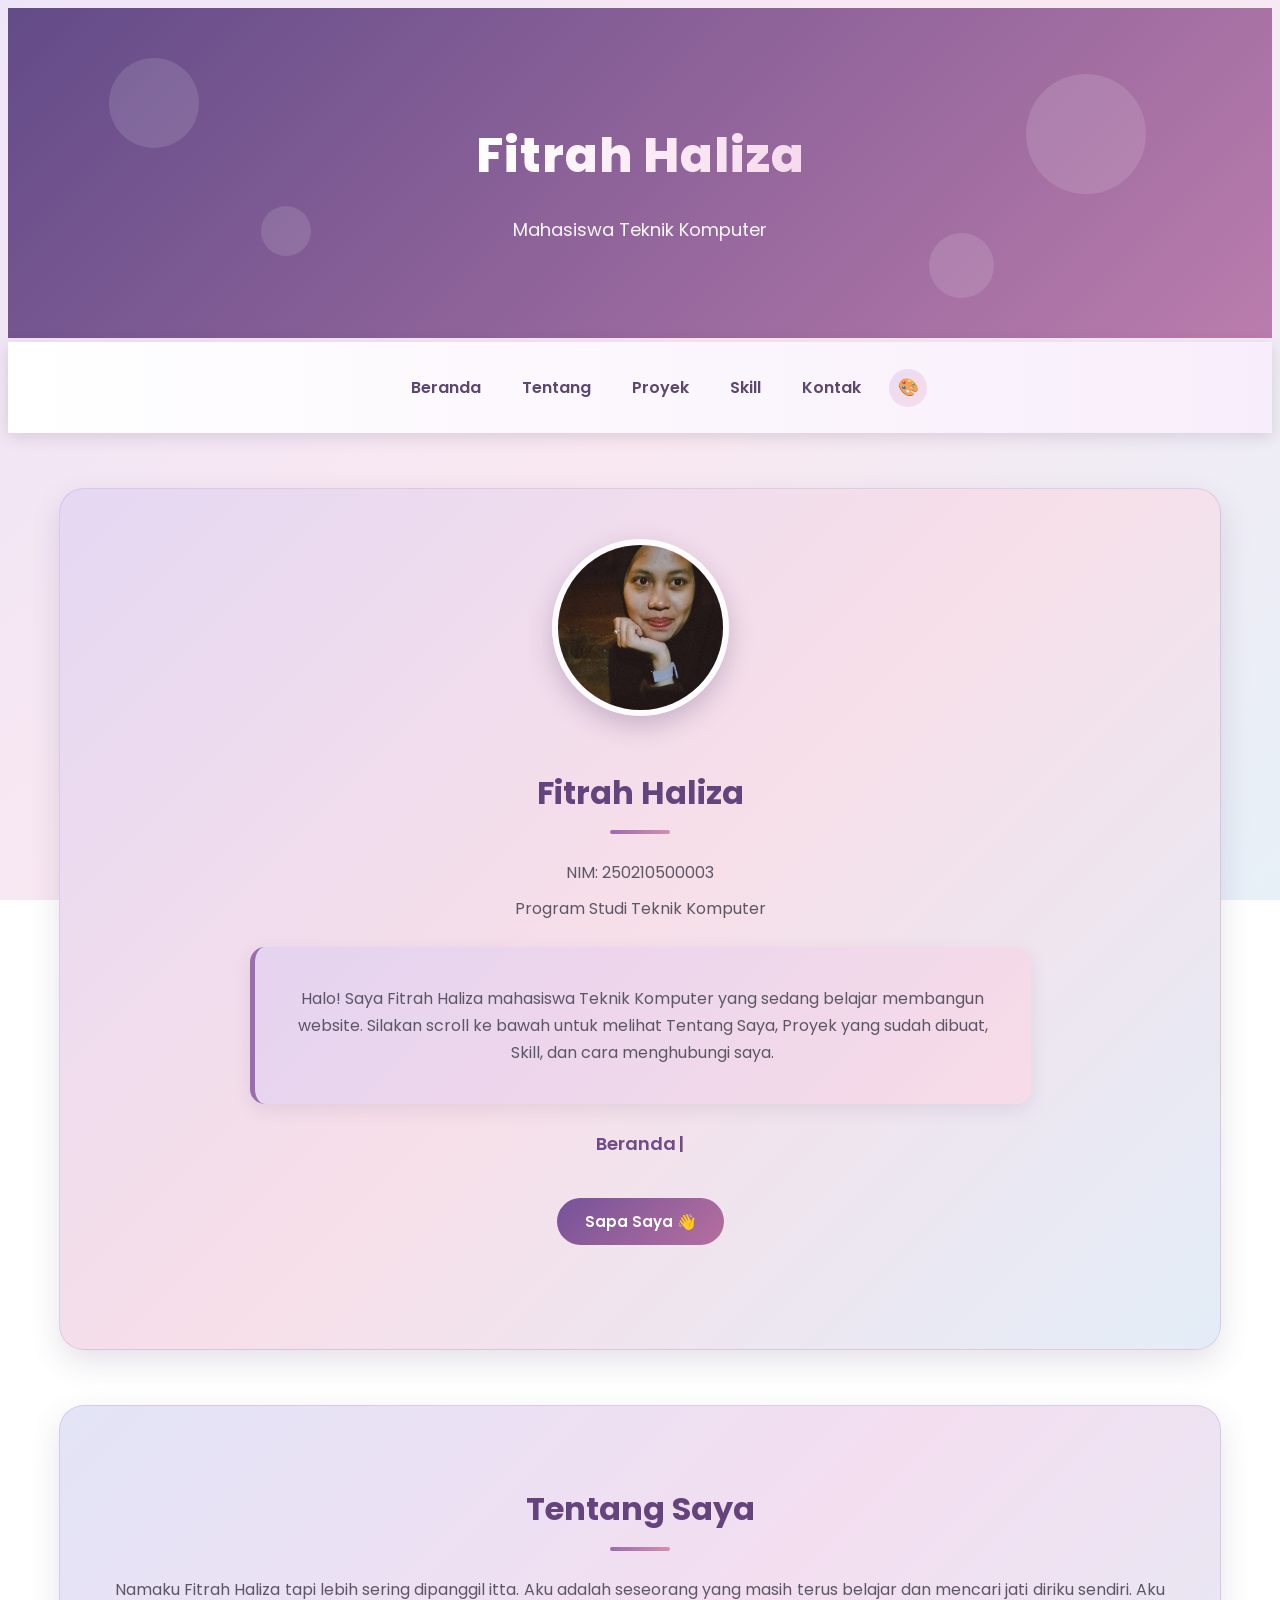
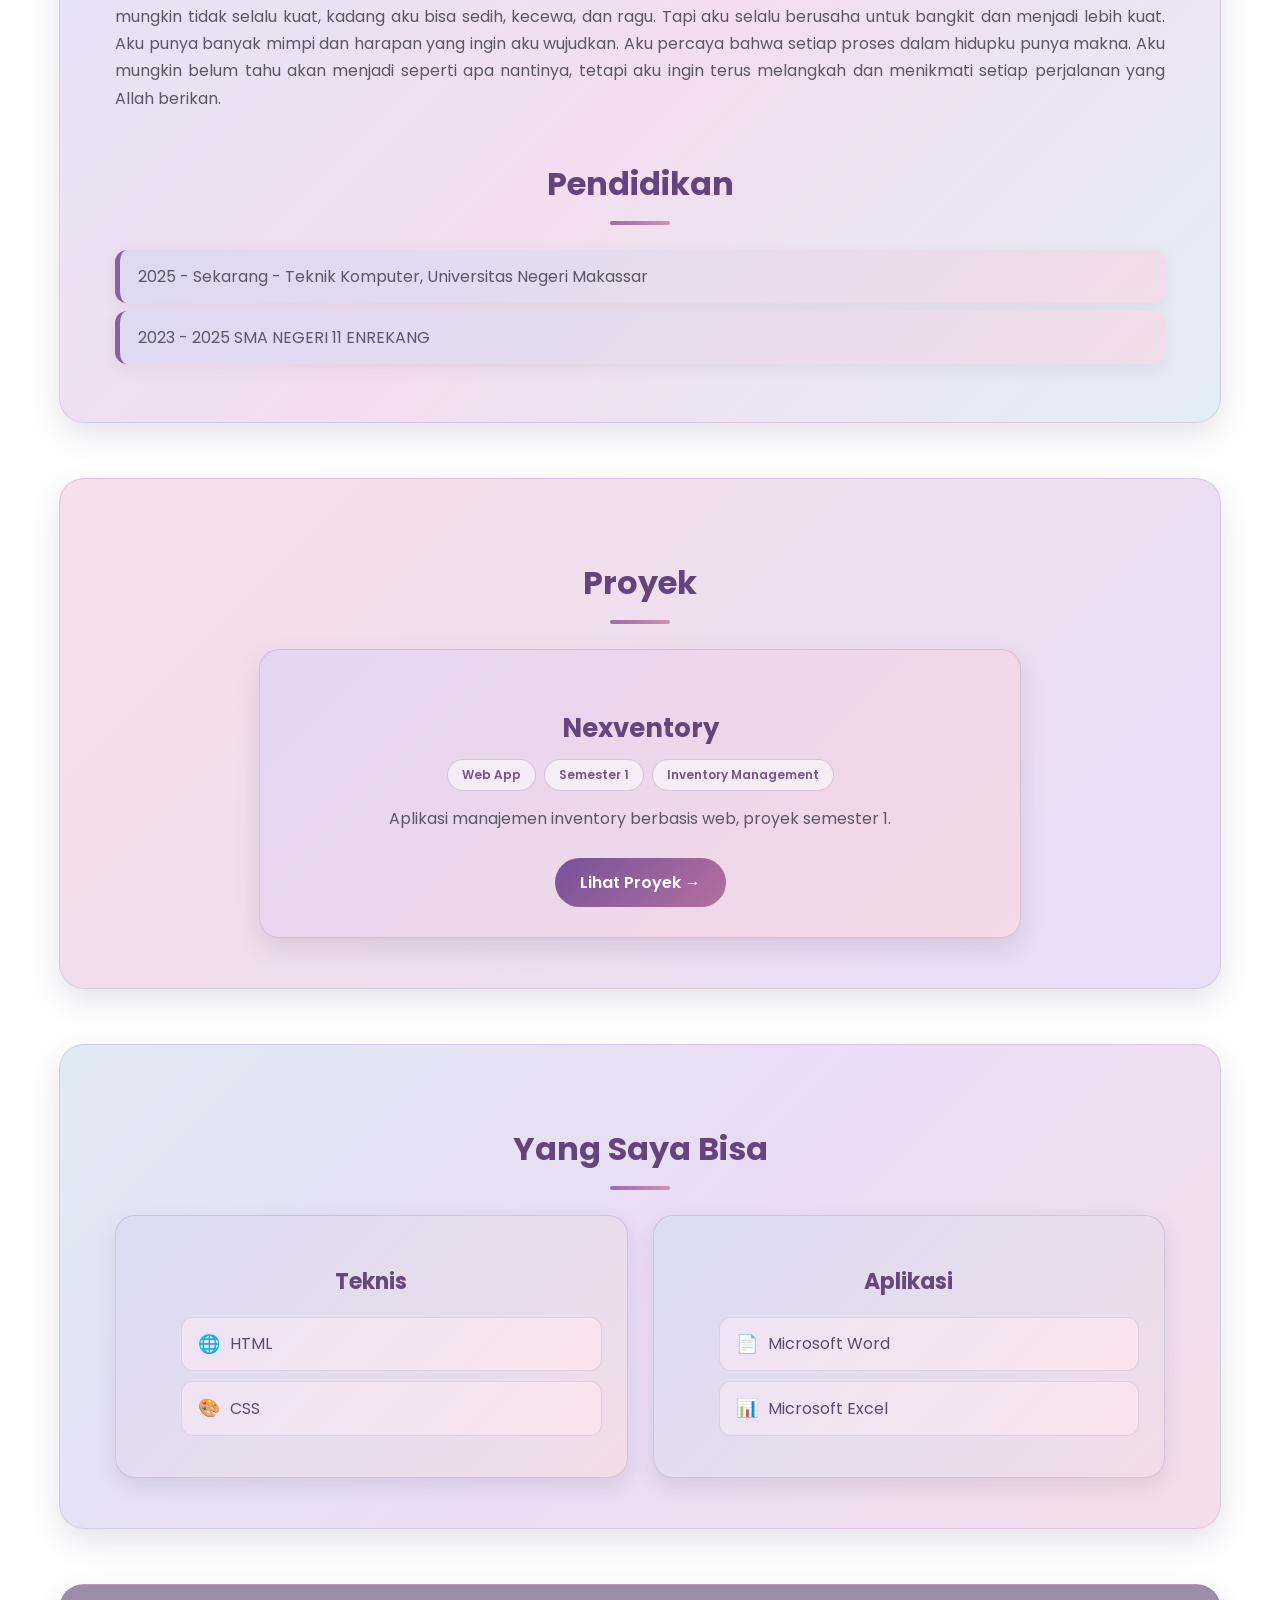
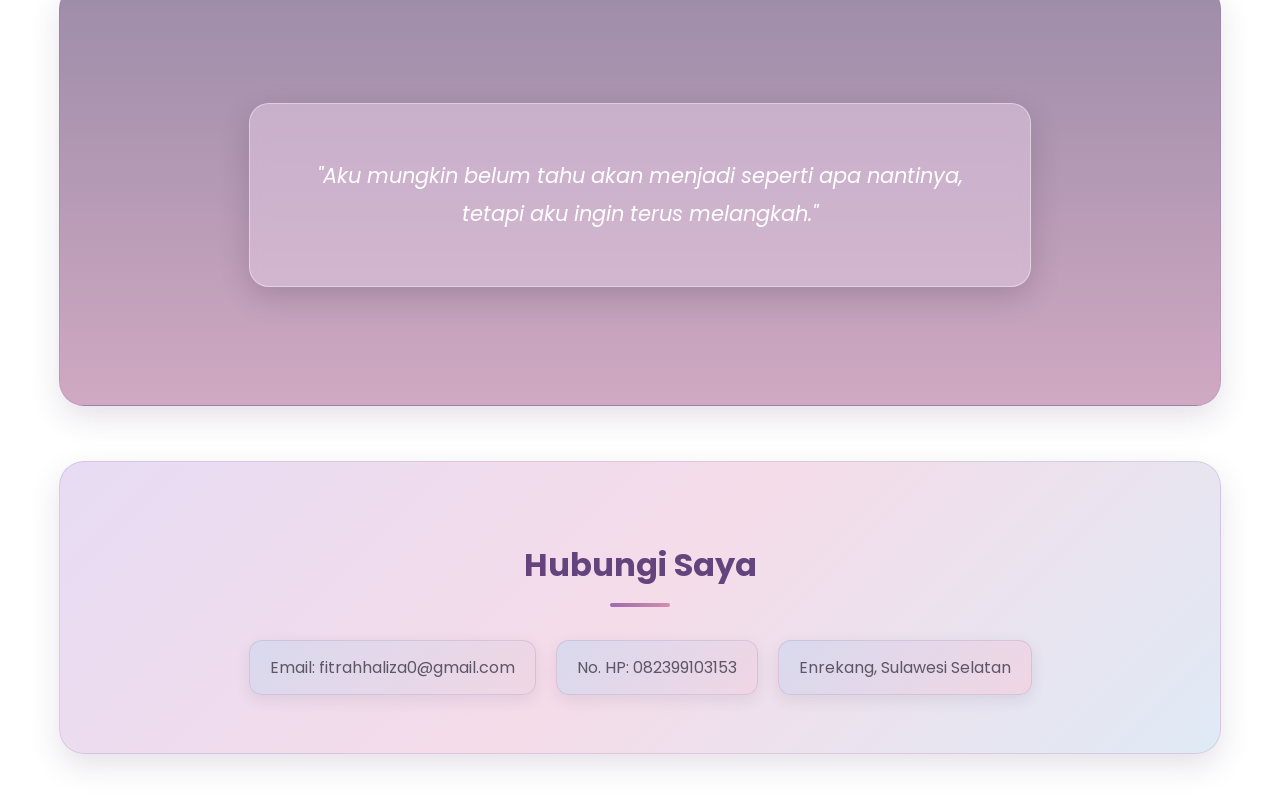
==== commit 075e1e43: "master" ====
--- a/index.html
+++ b/index.html
@@ -144,7 +144,6 @@
     <p class="infotext">No. HP: 082399103153</p>
     <p class="infotext">Enrekang, Sulawesi Selatan</p>
   </section>
-
   <button id="back-to-top" class="back-to-top" aria-label="Kembali ke atas">&uarr;</button>
 
   <script src="navbar.js"></script>
--- a/style.css
+++ b/style.css
@@ -1,37 +1,25 @@
-
-   STYLE PORTOFOLIO FITRAH HALIZA
-
-
-
-
+STYLE PORTOFOLIO FITRAH HALIZA
 * {
   margin: 0;
   padding: 0;
   box-sizing: border-box;
 }
-
 html {
   scroll-behavior: smooth;
 }
-
 body {
   font-family: "Poppins", "Segoe UI", Arial, sans-serif;
   color: #3f3850;
   line-height: 1.7;
-
-  /* Background utama halaman */
   background: linear-gradient(
     135deg,
     #eee5f7,
     #f9e8f1,
     #e7f0f8
   );
-
   background-attachment: fixed;
-
   transition: background 0.4s ease;
 }
-
 #header {
   min-height: 330px;
 
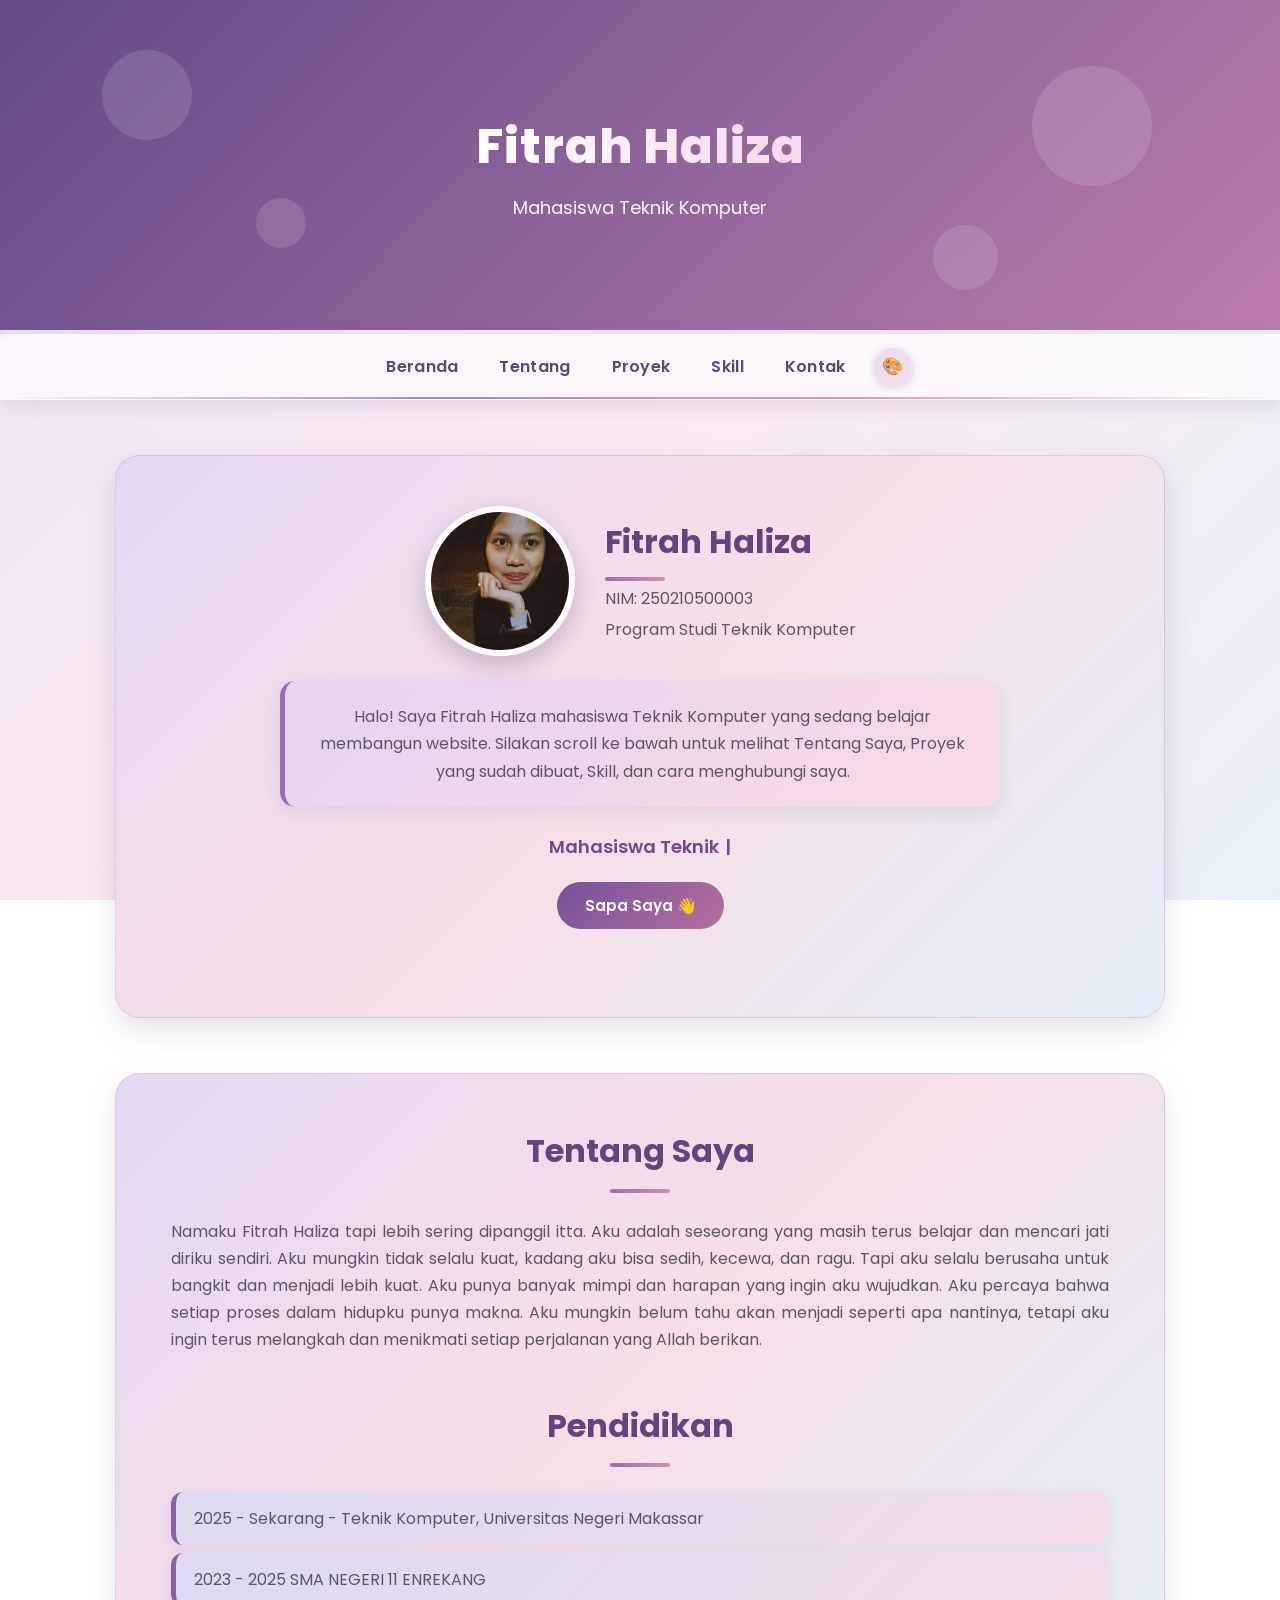
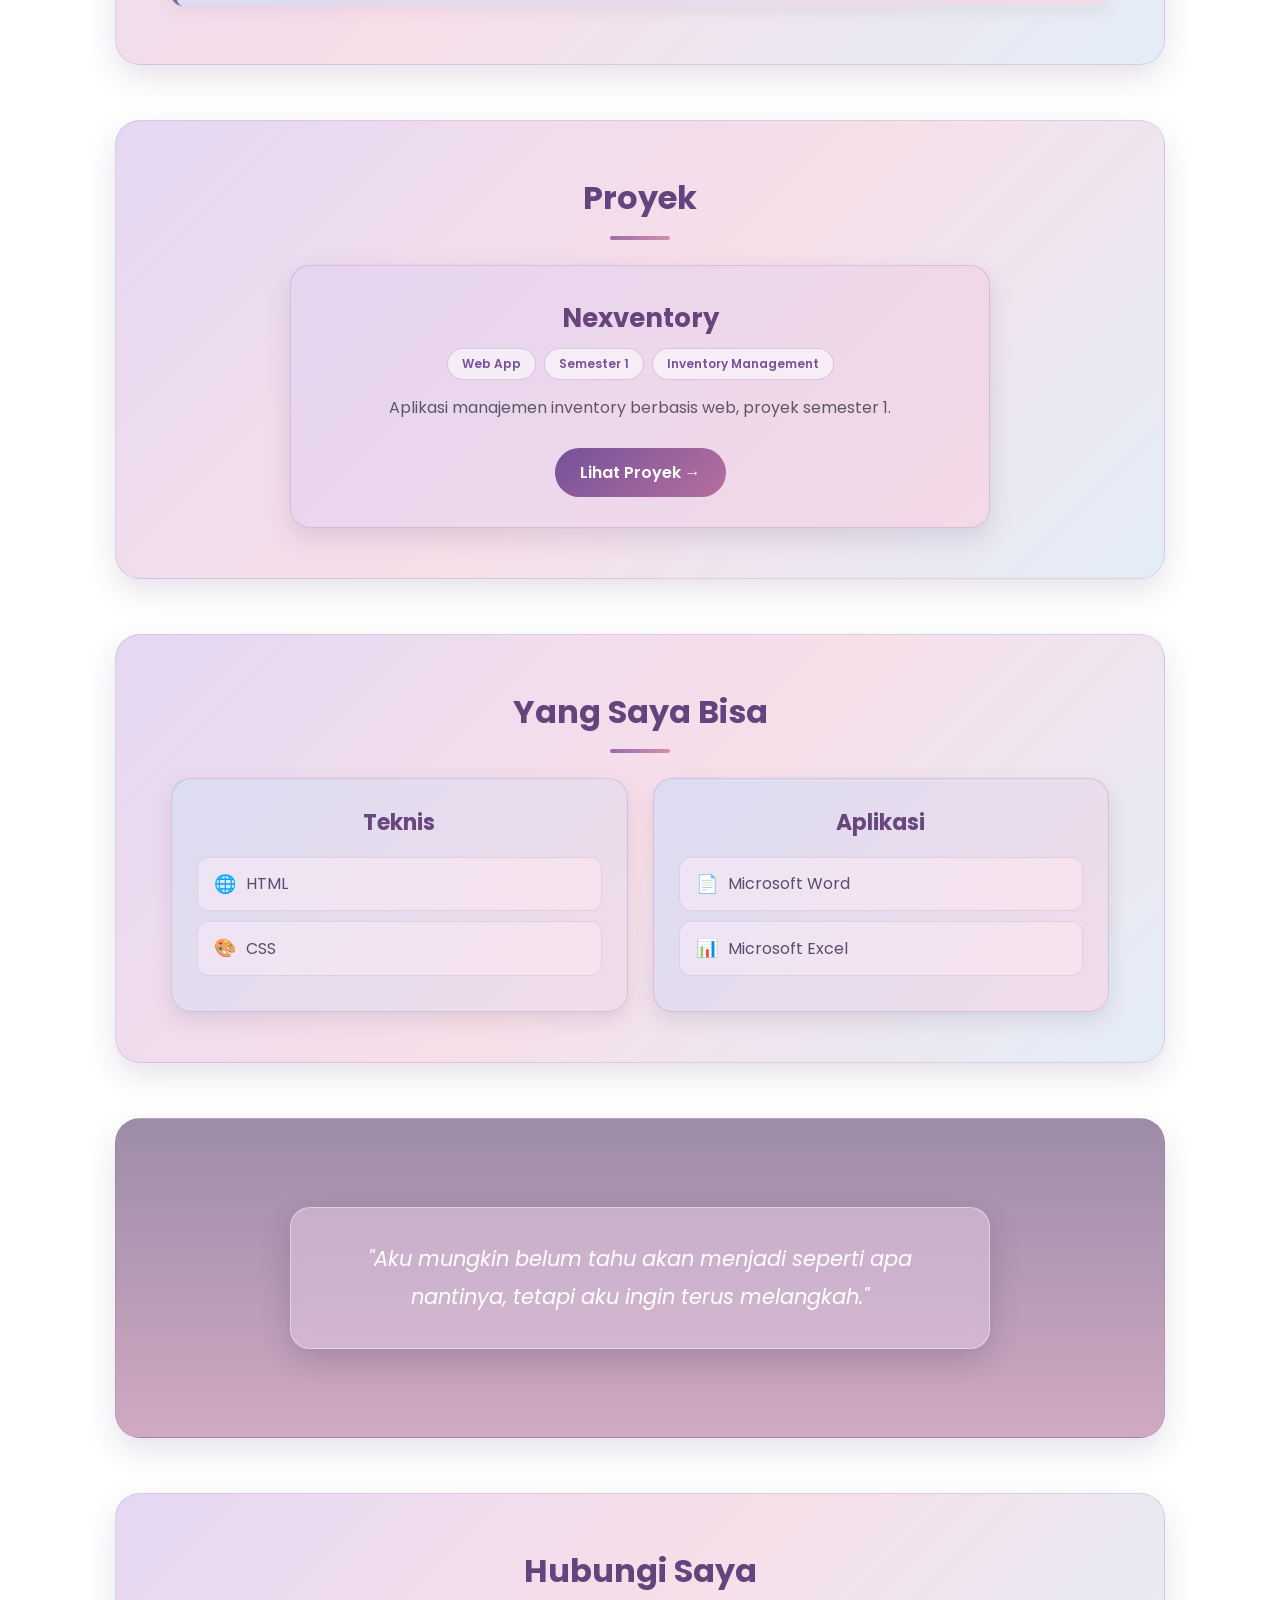
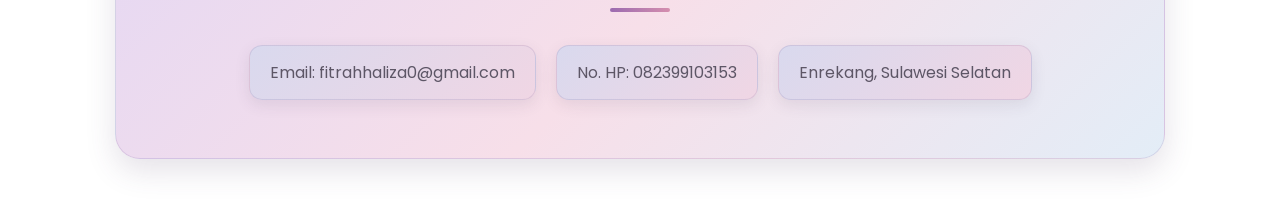
==== commit 87509cca: "master" ====
--- a/index.html
+++ b/index.html
@@ -51,10 +51,14 @@
 
   <section id="beranda" class="section beranda-section reveal">
     <div class="profile-card">
-      <img id="foto-profil" src="assets/images/profil.jpg" alt="Foto Profil">
-      <h2 class="headline">Fitrah Haliza</h2>
-      <p class="infotext">NIM: 250210500003</p>
-      <p class="infotext">Program Studi Teknik Komputer</p>
+      <div class="profile-top">
+        <img id="foto-profil" src="assets/images/profil.jpg" alt="Foto Profil">
+        <div class="profile-heading">
+          <h2 class="headline">Fitrah Haliza</h2>
+          <p class="infotext">NIM: 250210500003</p>
+          <p class="infotext">Program Studi Teknik Komputer</p>
+        </div>
+      </div>
 
       <div class="beranda-text">
         <p class="sublines">
@@ -113,7 +117,6 @@
   <section id="skill" class="section reveal">
     <h2 class="headline">Yang Saya Bisa</h2>
 
-    <!-- Layout 2 kolom: Teknis / Aplikasi -->
     <div class="skill-grid">
       <div class="skill-kolom" id="skill-teknis">
         <h3>Teknis</h3>
--- a/style.css
+++ b/style.css
@@ -1,1261 +1,569 @@
-STYLE PORTOFOLIO FITRAH HALIZA
-* {
-  margin: 0;
-  padding: 0;
-  box-sizing: border-box;
-}
-html {
-  scroll-behavior: smooth;
-}
+:root {
+  --header-c1: rgba(91, 67, 130, 0.95);
+  --header-c2: rgba(180, 112, 165, 0.90);
+  --hover-c1: #eadcf5;
+  --hover-c2: #f5dce9;
+  --hover-text: #714b87;
+  --active-c1: #d7c4e8;
+  --active-c2: #ecc8d9;
+  --active-text: #56396b;
+  --headline: #65447e;
+  --headline-after1: #9b6bb0;
+  --headline-after2: #d58eae;
+  --sec-c1: #e5d8f3;
+  --sec-c2: #f7dfe9;
+  --sec-c3: #e3edf7;
+  --border-left: #9b6db0;
+  --accent1: #76529a;
+  --accent2: #b56f9e;
+  --tag: #76529a;
+  --skillhover-c1: #d7c4e8;
+  --skillhover-c2: #ecc8d9;
+  --skillhover-text: #56396b;
+  --text-accent: #714b87;
+  --motto-c1: rgba(91, 64, 112, 0.6);
+  --motto-c2: rgba(177, 111, 153, 0.6);
+}
+body[data-theme="biru"] {
+  --header-c1: rgba(30, 75, 110, 0.95);
+  --header-c2: rgba(60, 150, 165, 0.90);
+  --hover-c1: #d5eef0;
+  --hover-c2: #dbeafd;
+  --hover-text: #1c6e7a;
+  --active-c1: #bfe6ea;
+  --active-c2: #c7ddf7;
+  --active-text: #17545e;
+  --headline: #1d6e7a;
+  --headline-after1: #2c93a3;
+  --headline-after2: #4fb8c7;
+  --sec-c1: #dff2f4;
+  --sec-c2: #dcecf9;
+  --sec-c3: #e4f6f3;
+  --border-left: #2c93a3;
+  --accent1: #1d7a8c;
+  --accent2: #4fb8c7;
+  --tag: #1d7a8c;
+  --skillhover-c1: #bfe6ea;
+  --skillhover-c2: #c7ddf7;
+  --skillhover-text: #17545e;
+  --text-accent: #1d7a8c;
+  --motto-c1: rgba(25, 70, 95, 0.6);
+  --motto-c2: rgba(60, 150, 165, 0.6);
+}
+body[data-theme="sunset"] {
+  --header-c1: rgba(150, 60, 40, 0.95);
+  --header-c2: rgba(220, 120, 70, 0.90);
+  --hover-c1: #fbe2d3;
+  --hover-c2: #fbdad0;
+  --hover-text: #a5451f;
+  --active-c1: #f6c9ac;
+  --active-c2: #f4bfad;
+  --active-text: #8a3a1a;
+  --headline: #b3521f;
+  --headline-after1: #d9752f;
+  --headline-after2: #f0a45c;
+  --sec-c1: #fbe9df;
+  --sec-c2: #fce3df;
+  --sec-c3: #fdefe0;
+  --border-left: #d9752f;
+  --accent1: #c1571f;
+  --accent2: #f0a45c;
+  --tag: #c1571f;
+  --skillhover-c1: #f6c9ac;
+  --skillhover-c2: #f4bfad;
+  --skillhover-text: #8a3a1a;
+  --text-accent: #c1571f;
+  --motto-c1: rgba(130, 55, 35, 0.6);
+  --motto-c2: rgba(220, 120, 70, 0.6);
+}
+* { margin: 0; padding: 0; box-sizing: border-box; }
+html { scroll-behavior: smooth; }
 body {
   font-family: "Poppins", "Segoe UI", Arial, sans-serif;
   color: #3f3850;
   line-height: 1.7;
-  background: linear-gradient(
-    135deg,
-    #eee5f7,
-    #f9e8f1,
-    #e7f0f8
-  );
+  background: linear-gradient(135deg, #eee5f7, #f9e8f1, #e7f0f8);
   background-attachment: fixed;
   transition: background 0.4s ease;
 }
 #header {
   min-height: 330px;
-
-  display: flex;
-  justify-content: center;
-  align-items: center;
-
+  display: flex;
+  justify-content: center;
+  align-items: center;
   text-align: center;
   color: white;
-
   background:
-    linear-gradient(
-      135deg,
-      rgba(91, 67, 130, 0.95),
-      rgba(180, 112, 165, 0.90)
-    ),
+    linear-gradient(135deg, var(--header-c1), var(--header-c2)),
     url("assets/images/background.jpg");
-
   background-size: cover;
   background-position: center;
-
   position: relative;
   overflow: hidden;
 }
-
 #header h1 {
   font-size: 48px;
   font-weight: 800;
   letter-spacing: 1px;
   margin-bottom: 5px;
-
-  background: linear-gradient(
-    90deg,
-    #ffffff,
-    #f6d9ec,
-    #ffffff
-  );
-
+  background: linear-gradient(90deg, #ffffff, #f6d9ec, #ffffff);
   background-size: 200% auto;
-
   -webkit-background-clip: text;
   background-clip: text;
   -webkit-text-fill-color: transparent;
-
   animation: shineText 5s linear infinite;
 }
-
 @keyframes shineText {
-  0%   { background-position: 0% center; }
+  0% { background-position: 0% center; }
   100% { background-position: 200% center; }
 }
-
-.subtitle {
-  font-size: 18px;
-  opacity: 0.95;
-}
-
-
+.subtitle { font-size: 18px; opacity: 0.95; }
 .floating-shapes {
   position: absolute;
   inset: 0;
-
   overflow: hidden;
-
   pointer-events: none;
   z-index: 0;
 }
-
-.shape {
-  position: absolute;
-
-  border-radius: 50%;
-
-  background: rgba(255, 255, 255, 0.12);
-
-  animation: floatShape 10s ease-in-out infinite;
-}
-
-.shape1 {
-  width: 90px;
-  height: 90px;
-
-  top: 15%;
-  left: 8%;
-
-  animation-duration: 9s;
-}
-
-.shape2 {
-  width: 50px;
-  height: 50px;
-
-  top: 60%;
-  left: 20%;
-
-  animation-duration: 7s;
-  animation-delay: 1s;
-}
-
-.shape3 {
-  width: 120px;
-  height: 120px;
-
-  top: 20%;
-  right: 10%;
-
-  animation-duration: 11s;
-  animation-delay: 0.5s;
-}
-
-.shape4 {
-  width: 65px;
-  height: 65px;
-
-  bottom: 12%;
-  right: 22%;
-
-  animation-duration: 8s;
-  animation-delay: 1.5s;
-}
-
+.shape { position: absolute; border-radius: 50%; background: rgba(255, 255, 255, 0.12); animation: floatShape 10s ease-in-out infinite; }
+.shape1 { width: 90px;  height: 90px;  top: 15%; left: 8%;   animation-duration: 9s; }
+.shape2 { width: 50px;  height: 50px;  top: 60%; left: 20%;  animation-duration: 7s;  animation-delay: 1s; }
+.shape3 { width: 120px; height: 120px; top: 20%; right: 10%; animation-duration: 11s; animation-delay: 0.5s; }
+.shape4 { width: 65px;  height: 65px;  bottom: 12%; right: 22%; animation-duration: 8s; animation-delay: 1.5s; }
 @keyframes floatShape {
-  0%, 100% {
-    transform: translateY(0) translateX(0) scale(1);
-  }
-  50% {
-    transform: translateY(-25px) translateX(15px) scale(1.08);
-  }
-}
-
-.header-inner {
-  position: relative;
-  z-index: 1;
-}
-
+  0%, 100% { transform: translateY(0) translateX(0) scale(1); }
+  50% { transform: translateY(-25px) translateX(15px) scale(1.08); }
+}
+.header-inner { position: relative; z-index: 1; }
 #scroll-progress {
   position: sticky;
   top: 0;
-
   height: 4px;
   width: 0%;
-
-  background: linear-gradient(
-    90deg,
-    #9b6bb0,
-    #d58eae
-  );
-
+  background: linear-gradient(90deg, var(--accent1), var(--accent2));
+  box-shadow: 0 0 10px 1px var(--accent2);
   z-index: 1001;
-
   transition: width 0.1s ease-out;
 }
-
 nav {
-  background: linear-gradient(
-    90deg,
-    #ffffff,
-    #f8eefb
-  );
-
+  background: rgba(255, 255, 255, 0.65);
+  backdrop-filter: blur(14px);
+  -webkit-backdrop-filter: blur(14px);
   position: sticky;
   top: 0;
   z-index: 1000;
-
-  box-shadow: 0 4px 15px rgba(70, 50, 90, 0.15);
-
-  transition: transform 0.3s ease;
-}
-nav.nav-hidden {
-  transform: translateY(-100%);
-}
-
+  box-shadow: 0 4px 20px rgba(70, 50, 90, 0.12);
+  border-bottom: 1px solid rgba(255, 255, 255, 0.6);
+  transition: transform 0.3s ease, box-shadow 0.3s ease;
+}
+nav::after {
+  content: "";
+  position: absolute;
+  left: 0;
+  right: 0;
+  bottom: 0;
+  height: 2px;
+  background: linear-gradient(90deg, transparent, var(--accent1), var(--accent2), transparent);
+  opacity: 0.65;
+}
+nav.nav-hidden { transform: translateY(-100%); }
 .nav-inner {
   display: flex;
   align-items: center;
   justify-content: center;
   position: relative;
   gap: 10px;
-}
-
+  padding: 3px 0;
+}
 .theme-toggle {
   width: 38px;
   height: 38px;
-
   border: none;
   border-radius: 50%;
-
-  background: linear-gradient(
-    135deg,
-    #eadcf5,
-    #f5dce9
-  );
-
+  background: linear-gradient(135deg, #eadcf5, #f5dce9);
+  box-shadow: 0 2px 10px rgba(120, 90, 150, 0.28);
   font-size: 17px;
-
   cursor: pointer;
-
   transition: 0.3s ease;
-
   flex-shrink: 0;
 }
-
 .theme-toggle:hover {
-  transform: rotate(20deg) scale(1.08);
-}
-
+  transform: rotate(20deg) scale(1.12);
+  box-shadow: 0 4px 16px rgba(120, 90, 150, 0.4);
+}
 #menu {
   list-style: none;
-
-  display: flex;
-  justify-content: center;
-  align-items: center;
-
+  display: flex;
+  justify-content: center;
+  align-items: center;
   gap: 5px;
 }
-
-#menu > li {
-  position: relative;
-}
-
+#menu > li { position: relative; }
 #menu a {
   display: block;
-
+  position: relative;
   padding: 16px 18px;
-
   color: #5b4770;
   text-decoration: none;
-
   font-weight: 600;
-
-  transition: 0.3s;
-}
-
+  letter-spacing: 0.3px;
+  border-radius: 10px;
+  transition: color 0.3s, background 0.3s, transform 0.2s;
+}
+#menu a::before {
+  content: "";
+  position: absolute;
+  left: 18px;
+  right: 18px;
+  bottom: 7px;
+  height: 2px;
+  border-radius: 2px;
+  background: linear-gradient(90deg, var(--accent1), var(--accent2));
+  transform: scaleX(0);
+  transform-origin: left;
+  transition: transform 0.3s ease;
+}
 #menu a:hover {
-  background: linear-gradient(
-    135deg,
-    #eadcf5,
-    #f5dce9
-  );
-
-  color: #714b87;
-}
-
+  background: linear-gradient(135deg, var(--hover-c1), var(--hover-c2));
+  color: var(--hover-text);
+  transform: translateY(-1px);
+}
+#menu a:hover::before { transform: scaleX(1); }
 #menu li ul {
-  display: none;
-
   position: absolute;
-
   top: 100%;
   left: 0;
-
-  min-width: 150px;
-
+  min-width: 170px;
   list-style: none;
-
-  background: linear-gradient(
-    135deg,
-    #f3e8fa,
-    #f9e5ef
-  );
-
-  border-radius: 0 0 12px 12px;
-
-  box-shadow: 0 8px 20px rgba(70, 50, 90, 0.15);
-
+  background: rgba(255, 255, 255, 0.85);
+  backdrop-filter: blur(12px);
+  -webkit-backdrop-filter: blur(12px);
+  border-radius: 14px;
+  box-shadow: 0 14px 30px rgba(70, 50, 90, 0.20);
   overflow: hidden;
-}
-
-#menu li:hover ul {
-  display: block;
-}
-
-#menu li ul a {
-  padding: 12px 16px;
-}
-
+  opacity: 0;
+  visibility: hidden;
+  transform: translateY(-8px);
+  transition: opacity 0.25s ease, transform 0.25s ease, visibility 0.25s;
+}
+#menu li:hover ul { opacity: 1; visibility: visible; transform: translateY(6px); }
+#menu li ul a { padding: 12px 18px; }
+#menu li ul a::before { display: none; }
 #menu a.active {
-  background: linear-gradient(
-    135deg,
-    #d7c4e8,
-    #ecc8d9
-  );
-
-  color: #56396b;
-}
-
+  background: linear-gradient(135deg, var(--active-c1), var(--active-c2));
+  color: var(--active-text);
+  box-shadow: 0 4px 12px rgba(80, 50, 100, 0.18);
+}
+#menu a.active::before { transform: scaleX(1); }
 .menu-toggle {
   display: none;
-
   flex-direction: column;
   justify-content: center;
   gap: 5px;
-
   width: 40px;
   height: 40px;
-
   background: transparent;
   border: none;
   cursor: pointer;
-
   position: absolute;
   right: 15px;
   top: 50%;
   transform: translateY(-50%);
-
   z-index: 1100;
 }
-
 .menu-toggle span {
   display: block;
   width: 26px;
   height: 3px;
-
   background: #714b87;
   border-radius: 3px;
-
   transition: 0.3s ease;
 }
-.menu-toggle.active span:nth-child(1) {
-  transform: translateY(8px) rotate(45deg);
-}
-
-.menu-toggle.active span:nth-child(2) {
-  opacity: 0;
-}
-
-.menu-toggle.active span:nth-child(3) {
-  transform: translateY(-8px) rotate(-45deg);
-}
-
+.menu-toggle.active span:nth-child(1) { transform: translateY(8px) rotate(45deg); }
+.menu-toggle.active span:nth-child(2) { opacity: 0; }
+.menu-toggle.active span:nth-child(3) { transform: translateY(-8px) rotate(-45deg); }
 .back-to-top {
   position: fixed;
   right: 22px;
   bottom: 22px;
-
   width: 48px;
   height: 48px;
-
-  display: flex;
-  align-items: center;
-  justify-content: center;
-
+  display: flex;
+  align-items: center;
+  justify-content: center;
   border: none;
   border-radius: 50%;
-
-  background: linear-gradient(
-    135deg,
-    #76529a,
-    #b56f9e
-  );
-
+  background: linear-gradient(135deg, var(--accent1), var(--accent2));
   color: white;
   font-size: 20px;
-
   cursor: pointer;
-
   opacity: 0;
   visibility: hidden;
   transform: translateY(15px);
-
   box-shadow: 0 8px 20px rgba(80, 50, 100, 0.30);
-
   transition: 0.3s ease;
-
   z-index: 999;
 }
-
-.back-to-top.show {
-  opacity: 1;
-  visibility: visible;
-  transform: translateY(0);
-}
-
-.back-to-top:hover {
-  transform: translateY(-4px);
-  box-shadow: 0 12px 24px rgba(80, 50, 100, 0.35);
-}
-
-.reveal {
-  opacity: 0;
-  transform: translateY(40px);
-  transition: opacity 0.7s ease, transform 0.7s ease;
-}
-
-.reveal.visible {
-  opacity: 1;
-  transform: translateY(0);
-}
-
+.back-to-top.show { opacity: 1; visibility: visible; transform: translateY(0); }
+.back-to-top:hover { transform: translateY(-4px); box-shadow: 0 12px 24px rgba(80, 50, 100, 0.35); }
+.reveal { opacity: 0; transform: translateY(40px); transition: opacity 0.7s ease, transform 0.7s ease; }
+.reveal.visible { opacity: 1; transform: translateY(0); }
 .section {
   width: 90%;
   max-width: 1050px;
-
   margin: 55px auto;
   padding: 50px 55px;
-  background: linear-gradient(
-    135deg,
-    #f0e5f8,
-    #f9e5ef
-  );
-
+  background: linear-gradient(135deg, #f0e5f8, #f9e5ef);
   border-radius: 25px;
-
   border: 1px solid rgba(130, 95, 160, 0.18);
-
-  box-shadow:
-    0 12px 30px rgba(80, 60, 100, 0.15);
-
+  box-shadow: 0 12px 30px rgba(80, 60, 100, 0.15);
   transition: 0.3s;
 }
-
 .section,
 #skill-teknis,
-#skill-aplikasi {
-  scroll-margin-top: 75px;
-}
-
-.headline {
-  text-align: center;
-
-  color: #65447e;
-
-  font-size: 32px;
-
-  margin-bottom: 25px;
-}
-
+#skill-aplikasi { scroll-margin-top: 75px; }
+.headline { text-align: center; color: var(--headline); font-size: 32px; margin-bottom: 25px; }
 .headline::after {
   content: "";
-
   display: block;
-
   width: 60px;
   height: 4px;
-
   margin: 10px auto;
-
-  background: linear-gradient(
-    90deg,
-    #9b6bb0,
-    #d58eae
-  );
-
+  background: linear-gradient(90deg, var(--headline-after1), var(--headline-after2));
   border-radius: 10px;
 }
-
-.sublines {
-  color: #5d5666;
-  font-size: 16px;
-
-  text-align: justify;
-}
-
-.infotext {
-  color: #5d5666;
-
-  margin: 8px 0;
-}
-
-#beranda {
-  background: linear-gradient(
-    135deg,
-    #e5d8f3,
-    #f7dfe9,
-    #e3edf7
-  );
-}
-
-.profile-card {
-  text-align: center;
-}
-
+.sublines { color: #5d5666; font-size: 16px; text-align: justify; }
+.infotext { color: #5d5666; margin: 8px 0; }
+#beranda,
+#tentang,
+#proyek,
+#skill,
+#kontak { background: linear-gradient(135deg, var(--sec-c1), var(--sec-c2), var(--sec-c3)); }
+.profile-card { text-align: center; }
+.profile-top {
+  display: flex;
+  align-items: center;
+  justify-content: center;
+  gap: 30px;
+  text-align: left;
+  margin-bottom: 15px;
+}
 #foto-profil {
-  width: 165px;
-  height: 165px;
-
+  width: 150px;
+  height: 150px;
   object-fit: cover;
-
   border-radius: 50%;
-
   border: 6px solid rgba(255, 255, 255, 0.9);
-
-  box-shadow:
-    0 10px 25px rgba(80, 55, 100, 0.25);
-
-  margin-bottom: 15px;
-}
-
+  box-shadow: 0 10px 25px rgba(80, 55, 100, 0.25);
+  flex-shrink: 0;
+}
+.profile-heading .headline { text-align: left; margin-bottom: 0; }
+.profile-heading .headline::after { margin: 8px 0 0; }
+.profile-heading .infotext { margin: 4px 0; }
 .beranda-text {
   max-width: 720px;
-
   margin: 25px auto 0;
-
   padding: 22px 28px;
-
-  /* BUKAN PUTIH */
-  background: linear-gradient(
-    135deg,
-    rgba(228, 211, 240, 0.95),
-    rgba(248, 218, 231, 0.95)
-  );
-
-  border-left: 5px solid #9b6db0;
-
+  background: linear-gradient(135deg, rgba(228, 211, 240, 0.95), rgba(248, 218, 231, 0.95));
+  border-left: 5px solid var(--border-left);
   border-radius: 15px;
-
-  box-shadow:
-    0 6px 18px rgba(80, 55, 100, 0.10);
-}
-
-.beranda-text .sublines {
-  text-align: center;
-}
-
+  box-shadow: 0 6px 18px rgba(80, 55, 100, 0.10);
+}
+.beranda-text .sublines { text-align: center; }
+@media (max-width: 640px) {
+  .profile-top { flex-direction: column; text-align: center; }
+  .profile-heading .headline,
+  .profile-heading .headline::after { text-align: center; margin: 0 auto; }
+}
 .typing-text {
   margin-top: 25px;
-
   font-size: 18px;
   font-weight: 600;
-
-  color: #714b87;
-
+  color: var(--text-accent);
   min-height: 28px;
 }
-
-.typing-cursor {
-  display: inline-block;
-
-  margin-left: 2px;
-
-  animation: blink 0.8s step-end infinite;
-}
-
+.typing-cursor { display: inline-block; margin-left: 2px; animation: blink 0.8s step-end infinite; }
 @keyframes blink {
   0%, 100% { opacity: 1; }
   50% { opacity: 0; }
 }
-
 .sapa-btn {
   margin-top: 20px;
-
   padding: 12px 28px;
-
   border: none;
   border-radius: 25px;
-
-  background: linear-gradient(
-    135deg,
-    #76529a,
-    #b56f9e
-  );
-
+  background: linear-gradient(135deg, var(--accent1), var(--accent2));
   color: white;
-
   font-family: "Poppins", "Segoe UI", Arial, sans-serif;
   font-size: 15px;
   font-weight: 600;
-
   cursor: pointer;
-
   transition: 0.25s ease;
-
   animation: sapaPulse 2.2s ease-in-out infinite;
 }
-
 @keyframes sapaPulse {
-  0%, 100% {
-    box-shadow: 0 0 0 0 rgba(181, 111, 158, 0.45);
-  }
-  50% {
-    box-shadow: 0 0 0 12px rgba(181, 111, 158, 0);
-  }
-}
-
-.sapa-btn.sudah-ditekan {
-  animation: none;
-}
-
-.sapa-btn:hover {
-  transform: translateY(-3px);
-
-  box-shadow: 0 8px 18px rgba(80, 50, 100, 0.30);
-}
-
-.sapa-btn:active {
-  transform: translateY(0) scale(0.97);
-}
-.sapa-btn.pressed {
-  animation: pop 0.35s ease;
-}
-
+  0%, 100% { box-shadow: 0 0 0 0 rgba(181, 111, 158, 0.45); }
+  50% { box-shadow: 0 0 0 12px rgba(181, 111, 158, 0); }
+}
+.sapa-btn.sudah-ditekan { animation: none; }
+.sapa-btn:hover { transform: translateY(-3px); box-shadow: 0 8px 18px rgba(80, 50, 100, 0.30); }
+.sapa-btn:active { transform: translateY(0) scale(0.97); }
+.sapa-btn.pressed { animation: pop 0.35s ease; }
 @keyframes pop {
-  0%   { transform: scale(1); }
-  40%  { transform: scale(0.9); }
-  70%  { transform: scale(1.06); }
+  0% { transform: scale(1); }
+  40% { transform: scale(0.9); }
+  70% { transform: scale(1.06); }
   100% { transform: scale(1); }
 }
-
 .sapa-output {
   margin-top: 14px;
-
   min-height: 24px;
-
   font-size: 16px;
   font-style: italic;
-
   color: #5b4770;
-
   opacity: 0;
   transform: translateY(-6px);
+  transition: opacity 0.35s ease, transform 0.35s ease;
+}
+.sapa-output.show { opacity: 1; transform: translateY(0); }
 
-  transition: opacity 0.35s ease, transform 0.35s ease;
-}
-
-.sapa-output.show {
-  opacity: 1;
-  transform: translateY(0);
-}
-
-#tentang {
-  background: linear-gradient(
-    135deg,
-    #e3e4f7,
-    #f3def0,
-    #e2edf5
-  );
-}
-
-#tentang .headline:nth-of-type(2) {
-  margin-top: 45px;
-}
-
+/* TENTANG */
+#tentang .headline:nth-of-type(2) { margin-top: 45px; }
 #tentang .infotext {
   padding: 13px 18px;
-
-  background: linear-gradient(
-    135deg,
-    #dddaf2,
-    #f1dce9
-  );
-
+  background: linear-gradient(135deg, #dddaf2, #f1dce9);
   border-left: 5px solid #8763a2;
-
   border-radius: 12px;
-
-  box-shadow:
-    0 5px 15px rgba(80, 60, 100, 0.08);
-}
-
-#proyek {
-  background: linear-gradient(
-    135deg,
-    #f6dfe9,
-    #e8def6
-  );
-}
-
+  box-shadow: 0 5px 15px rgba(80, 60, 100, 0.08);
+}
 .proyek-single {
   max-width: 700px;
-
   margin: auto;
-
   padding: 30px;
-
   text-align: center;
-
-  /* KOTAK PROYEK JUGA BERWARNA */
-  background: linear-gradient(
-    135deg,
-    #e5d5f0,
-    #f4d9e6
-  );
-
+  background: linear-gradient(135deg, #e5d5f0, #f4d9e6);
   border-radius: 20px;
-
   border: 1px solid rgba(120, 80, 145, 0.20);
-
-  box-shadow:
-    0 10px 25px rgba(80, 55, 100, 0.14);
-
+  box-shadow: 0 10px 25px rgba(80, 55, 100, 0.14);
   transition: 0.3s;
 }
-
-.proyek-single:hover {
-  transform: translateY(-7px);
-
-  box-shadow:
-    0 16px 30px rgba(80, 55, 100, 0.20);
-}
-
-.proyek-single h3 {
-  color: #68447d;
-
-  font-size: 26px;
-
-  margin-bottom: 8px;
-}
-
+.proyek-single:hover { transform: translateY(-7px); box-shadow: 0 16px 30px rgba(80, 55, 100, 0.20); }
+.proyek-single h3 { color: #68447d; font-size: 26px; margin-bottom: 8px; }
 .proyek-tags {
   display: flex;
-
   flex-wrap: wrap;
-
-  justify-content: center;
-
+  justify-content: center;
   gap: 8px;
-
   margin-bottom: 14px;
 }
-
 .tag {
   display: inline-block;
-
   padding: 5px 14px;
-
   font-size: 12px;
   font-weight: 600;
-
-  color: #76529a;
-
+  color: var(--tag);
   background: rgba(255, 255, 255, 0.55);
-
   border: 1px solid rgba(120, 80, 145, 0.25);
-
   border-radius: 20px;
 }
-
 .proyek-link {
   display: inline-block;
-
   margin-top: 18px;
-
   padding: 11px 25px;
-
-  background: linear-gradient(
-    135deg,
-    #76529a,
-    #b56f9e
-  );
-
+  background: linear-gradient(135deg, var(--accent1), var(--accent2));
   color: white;
-
   text-decoration: none;
-
   border-radius: 25px;
-
   font-weight: 600;
-
   transition: 0.3s;
 }
-
-.proyek-link:hover {
-  transform: translateY(-3px);
-
-  box-shadow:
-    0 7px 15px rgba(80, 50, 100, 0.25);
-}
-
-#skill {
-  background: linear-gradient(
-    135deg,
-    #dfeaf4,
-    #eadcf5,
-    #f4dfe9
-  );
-}
-
-
-/* Dua kolom */
-
-.skill-grid {
-  display: grid;
-
-  grid-template-columns: repeat(2, 1fr);
-
-  gap: 25px;
-}
-
-
-/* Kotak Teknis & Aplikasi */
-
+.proyek-link:hover { transform: translateY(-3px); box-shadow: 0 7px 15px rgba(80, 50, 100, 0.25); }
+.skill-grid { display: grid; grid-template-columns: repeat(2, 1fr); gap: 25px; }
 .skill-kolom {
   padding: 25px;
-  background: linear-gradient(
-    135deg,
-    #dcdcf2,
-    #f1dce9
-  );
-
+  background: linear-gradient(135deg, #dcdcf2, #f1dce9);
   border-radius: 20px;
-
   border: 1px solid rgba(110, 80, 140, 0.18);
-
-  box-shadow:
-    0 8px 20px rgba(70, 55, 90, 0.12);
-
+  box-shadow: 0 8px 20px rgba(70, 55, 90, 0.12);
   transition: 0.3s;
 }
-
-.skill-kolom:hover {
-  transform: translateY(-5px);
-
-  box-shadow:
-    0 13px 25px rgba(70, 55, 90, 0.18);
-}
-
-.skill-kolom h3 {
-  text-align: center;
-
-  color: #68477f;
-
-  font-size: 22px;
-
-  margin-bottom: 15px;
-}
-
-.skill-list {
-  list-style: none;
-}
-
-.skill-list li {
-  margin: 10px 0;
-}
-
+.skill-kolom:hover { transform: translateY(-5px); box-shadow: 0 13px 25px rgba(70, 55, 90, 0.18); }
+.skill-kolom h3 { text-align: center; color: #68477f; font-size: 22px; margin-bottom: 15px; }
+.skill-list { list-style: none; }
+.skill-list li { margin: 10px 0; }
 .skill-list a {
   display: flex;
   align-items: center;
   gap: 10px;
-
   padding: 11px 16px;
-  background: linear-gradient(
-    135deg,
-    #eee4f5,
-    #f7e3ed
-  );
-
+  background: linear-gradient(135deg, #eee4f5, #f7e3ed);
   color: #5d4b6d;
-
   text-decoration: none;
-
   border-radius: 12px;
-
   border: 1px solid rgba(120, 90, 145, 0.15);
-
   transition: 0.3s;
 }
-
-.skill-icon {
-  font-size: 18px;
-}
-
-.skill-list a:hover {
-  background: linear-gradient(
-    135deg,
-    #d7c4e8,
-    #ecc8d9
-  );
-
-  color: #56396b;
-
-  padding-left: 23px;
-}
-
+.skill-icon { font-size: 18px; }
+.skill-list a:hover { background: linear-gradient(135deg, var(--skillhover-c1), var(--skillhover-c2)); color: var(--skillhover-text); padding-left: 23px; }
 #motto {
   min-height: 320px;
-
-  display: flex;
-
-  justify-content: center;
-
-  align-items: center;
-
+  display: flex;
+  justify-content: center;
+  align-items: center;
   background:
-    linear-gradient(
-      rgba(91, 64, 112, 0.60),
-      rgba(177, 111, 153, 0.60)
-    ),
-    url("assets/images/background.jpg");
-
-  background-size: cover;
-
-  background-position: center;
-}
-
-.motto-box {
-  max-width: 700px;
-
-  padding: 32px 40px;
-
-  background: rgba(224, 199, 225, 0.55);
-
-  border: 1px solid rgba(255, 255, 255, 0.4);
-
-  border-radius: 20px;
-
-  backdrop-filter: blur(8px);
-
-  text-align: center;
-
-  color: white;
-
-  box-shadow:
-    0 10px 30px rgba(50, 35, 60, 0.20);
-}
-
-.motto-box p {
-  font-size: 21px;
-
-  font-style: italic;
-
-  line-height: 1.8;
-}
-
-
-/* =====================================================
-   KONTAK
-   ===================================================== */
-
-#kontak {
-  text-align: center;
-
-  background: linear-gradient(
-    135deg,
-    #e7dcf4,
-    #f5dce9,
-    #dfeaf5
-  );
-}
-
-
-/* Kotak informasi kontak */
-
-#kontak .infotext {
-  display: inline-block;
-
-  margin: 8px;
-
-  padding: 13px 20px;
-
-  background: linear-gradient(
-    135deg,
-    #d9d9ee,
-    #f0d6e4
-  );
-
-  border-radius: 13px;
-
-  border: 1px solid rgba(110, 80, 140, 0.15);
-
-  box-shadow:
-    0 5px 15px rgba(70, 55, 90, 0.10);
-}
-
-
-/* =====================================================
-   RESPONSIVE TABLET
-   ===================================================== */
-
-@media (max-width: 768px) {
-
-  #header h1 {
-    font-size: 36px;
-  }
-
-  .subtitle {
-    font-size: 16px;
-  }
-
-  .menu-toggle {
-    display: flex;
-  }
-
-  .nav-inner {
-    justify-content: flex-start;
-    padding: 8px 0;
-  }
-
-  #menu {
-    display: none;
-    flex-direction: column;
-    width: 100%;
-    align-items: stretch;
-  }
-
-  #menu.show {
-    display: flex;
-  }
-
-  #menu a {
-    padding: 14px 20px;
-    font-size: 15px;
-  }
-
-  #menu li ul {
-    position: static;
-    box-shadow: none;
-    border-radius: 0;
-  }
-
-  .section {
-    width: 94%;
-
-    padding: 35px 25px;
-
-    margin: 35px auto;
-  }
-
-  .headline {
-    font-size: 27px;
-  }
-
-  .skill-grid {
-    grid-template-columns: 1fr;
-  }
-
-  #foto-profil {
-    width: 140px;
-    height: 140px;
-  }
-
-  .motto-box {
-    padding: 25px;
-  }
-
-  .motto-box p {
-    font-size: 18px;
-  }
-}
-
-
-/* =====================================================
-   RESPONSIVE HP
-   ===================================================== */
-
-@media (max-width: 480px) {
-
-  #header {
-    min-height: 270px;
-  }
-
-  #header h1 {
-    font-size: 30px;
-  }
-
-  #menu a {
-    padding: 12px 18px;
-
-    font-size: 13px;
-  }
-
-  .section {
-    padding: 30px 18px;
-  }
-
-  .headline {
-    font-size: 24px;
-  }
-
-  .sublines {
-    font-size: 14px;
-  }
-
-  .skill-grid {
-    grid-template-columns: 1fr;
-  }
-
-  .back-to-top {
-    right: 15px;
-    bottom: 15px;
-
-    width: 42px;
-    height: 42px;
-  }
-}
-
-.section,
-#skill-teknis,
-#skill-aplikasi {
-  scroll-margin-top: 55px;
-}
-
-
-/* =====================================================
-   TEMA WARNA (diganti lewat tombol 🎨, dari navbar.js)
-   Tersedia: ungu (default), biru, sunset
-   ===================================================== */
-
-/* ---------- TEMA BIRU-TEAL ---------- */
-
-body[data-theme="biru"] #header {
-  background:
-    linear-gradient(
-      135deg,
-      rgba(30, 75, 110, 0.95),
-      rgba(60, 150, 165, 0.90)
-    ),
+    linear-gradient(var(--motto-c1), var(--motto-c2)),
     url("assets/images/background.jpg");
   background-size: cover;
   background-position: center;
 }
-
-body[data-theme="biru"] #menu a:hover {
-  background: linear-gradient(135deg, #d5eef0, #dbeafd);
-  color: #1c6e7a;
-}
-
-body[data-theme="biru"] #menu a.active {
-  background: linear-gradient(135deg, #bfe6ea, #c7ddf7);
-  color: #17545e;
-}
-
-body[data-theme="biru"] .headline {
-  color: #1d6e7a;
-}
-
-body[data-theme="biru"] .headline::after {
-  background: linear-gradient(90deg, #2c93a3, #4fb8c7);
-}
-
-body[data-theme="biru"] #beranda,
-body[data-theme="biru"] #tentang,
-body[data-theme="biru"] #proyek,
-body[data-theme="biru"] #skill,
-body[data-theme="biru"] #kontak {
-  background: linear-gradient(135deg, #dff2f4, #dcecf9, #e4f6f3);
-}
-
-body[data-theme="biru"] .beranda-text {
-  border-left-color: #2c93a3;
-}
-
-body[data-theme="biru"] .proyek-link,
-body[data-theme="biru"] .sapa-btn,
-body[data-theme="biru"] .back-to-top,
-body[data-theme="biru"] #scroll-progress {
-  background: linear-gradient(135deg, #1d7a8c, #4fb8c7);
-}
-
-body[data-theme="biru"] .tag {
-  color: #1d7a8c;
-}
-
-body[data-theme="biru"] .skill-list a:hover {
-  background: linear-gradient(135deg, #bfe6ea, #c7ddf7);
-  color: #17545e;
-}
-
-body[data-theme="biru"] .typing-text,
-body[data-theme="biru"] .sapa-output {
-  color: #1d7a8c;
-}
-
-body[data-theme="biru"] #motto {
-  background:
-    linear-gradient(
-      rgba(25, 70, 95, 0.6),
-      rgba(60, 150, 165, 0.6)
-    ),
-    url("assets/images/background.jpg");
-  background-size: cover;
-  background-position: center;
-}
-
-
-/* ---------- TEMA SUNSET (ORANYE-MERAH MUDA) ---------- */
-
-body[data-theme="sunset"] #header {
-  background:
-    linear-gradient(
-      135deg,
-      rgba(150, 60, 40, 0.95),
-      rgba(220, 120, 70, 0.90)
-    ),
-    url("assets/images/background.jpg");
-  background-size: cover;
-  background-position: center;
-}
-
-body[data-theme="sunset"] #menu a:hover {
-  background: linear-gradient(135deg, #fbe2d3, #fbdad0);
-  color: #a5451f;
-}
-
-body[data-theme="sunset"] #menu a.active {
-  background: linear-gradient(135deg, #f6c9ac, #f4bfad);
-  color: #8a3a1a;
-}
-
-body[data-theme="sunset"] .headline {
-  color: #b3521f;
-}
-
-body[data-theme="sunset"] .headline::after {
-  background: linear-gradient(90deg, #d9752f, #f0a45c);
-}
-
-body[data-theme="sunset"] #beranda,
-body[data-theme="sunset"] #tentang,
-body[data-theme="sunset"] #proyek,
-body[data-theme="sunset"] #skill,
-body[data-theme="sunset"] #kontak {
-  background: linear-gradient(135deg, #fbe9df, #fce3df, #fdefe0);
-}
-
-body[data-theme="sunset"] .beranda-text {
-  border-left-color: #d9752f;
-}
-
-body[data-theme="sunset"] .proyek-link,
-body[data-theme="sunset"] .sapa-btn,
-body[data-theme="sunset"] .back-to-top,
-body[data-theme="sunset"] #scroll-progress {
-  background: linear-gradient(135deg, #c1571f, #f0a45c);
-}
-
-body[data-theme="sunset"] .tag {
-  color: #c1571f;
-}
-
-body[data-theme="sunset"] .skill-list a:hover {
-  background: linear-gradient(135deg, #f6c9ac, #f4bfad);
-  color: #8a3a1a;
-}
-
-body[data-theme="sunset"] .typing-text,
-body[data-theme="sunset"] .sapa-output {
-  color: #c1571f;
-}
-
-body[data-theme="sunset"] #motto {
-  background:
-    linear-gradient(
-      rgba(130, 55, 35, 0.6),
-      rgba(220, 120, 70, 0.6)
-    ),
-    url("assets/images/background.jpg");
-  background-size: cover;
-  background-position: center;
-}+.motto-box {
+  max-width: 700px;
+  padding: 32px 40px;
+  background: rgba(224, 199, 225, 0.55);
+  border: 1px solid rgba(255, 255, 255, 0.4);
+  border-radius: 20px;
+  backdrop-filter: blur(8px);
+  text-align: center;
+  color: white;
+  box-shadow: 0 10px 30px rgba(50, 35, 60, 0.20);
+}
+.motto-box p { font-size: 21px; font-style: italic; line-height: 1.8; }
+#kontak { text-align: center; }
+#kontak .infotext {
+  display: inline-block;
+  margin: 8px;
+  padding: 13px 20px;
+  background: linear-gradient(135deg, #d9d9ee, #f0d6e4);
+  border-radius: 13px;
+  border: 1px solid rgba(110, 80, 140, 0.15);
+  box-shadow: 0 5px 15px rgba(70, 55, 90, 0.10);
+}
+@media (max-width: 768px) {
+  #header h1 { font-size: 36px; }
+  .subtitle { font-size: 16px; }
+  .menu-toggle { display: flex; }
+  .nav-inner { justify-content: flex-start; padding: 8px 0; }
+  #menu { display: none; flex-direction: column; width: 100%; align-items: stretch; }
+  #menu.show { display: flex; }
+  #menu a { padding: 14px 20px; font-size: 15px; }
+  #menu li ul { position: static; box-shadow: none; border-radius: 0; }
+  .section { width: 94%; padding: 35px 25px; margin: 35px auto; }
+  .headline { font-size: 27px; }
+  .skill-grid { grid-template-columns: 1fr; }
+  #foto-profil { width: 140px; height: 140px; }
+  .motto-box { padding: 25px; }
+  .motto-box p { font-size: 18px; }
+}
+@media (max-width: 480px) {
+  #header { min-height: 270px; }
+  #header h1 { font-size: 30px; }
+  #menu a { padding: 12px 18px; font-size: 13px; }
+  .section { padding: 30px 18px; }
+  .headline { font-size: 24px; }
+  .sublines { font-size: 14px; }
+  .skill-grid { grid-template-columns: 1fr; }
+  .back-to-top { right: 15px; bottom: 15px; width: 42px; height: 42px; }
+}
+.section,
+#skill-teknis,
+#skill-aplikasi { scroll-margin-top: 55px; }
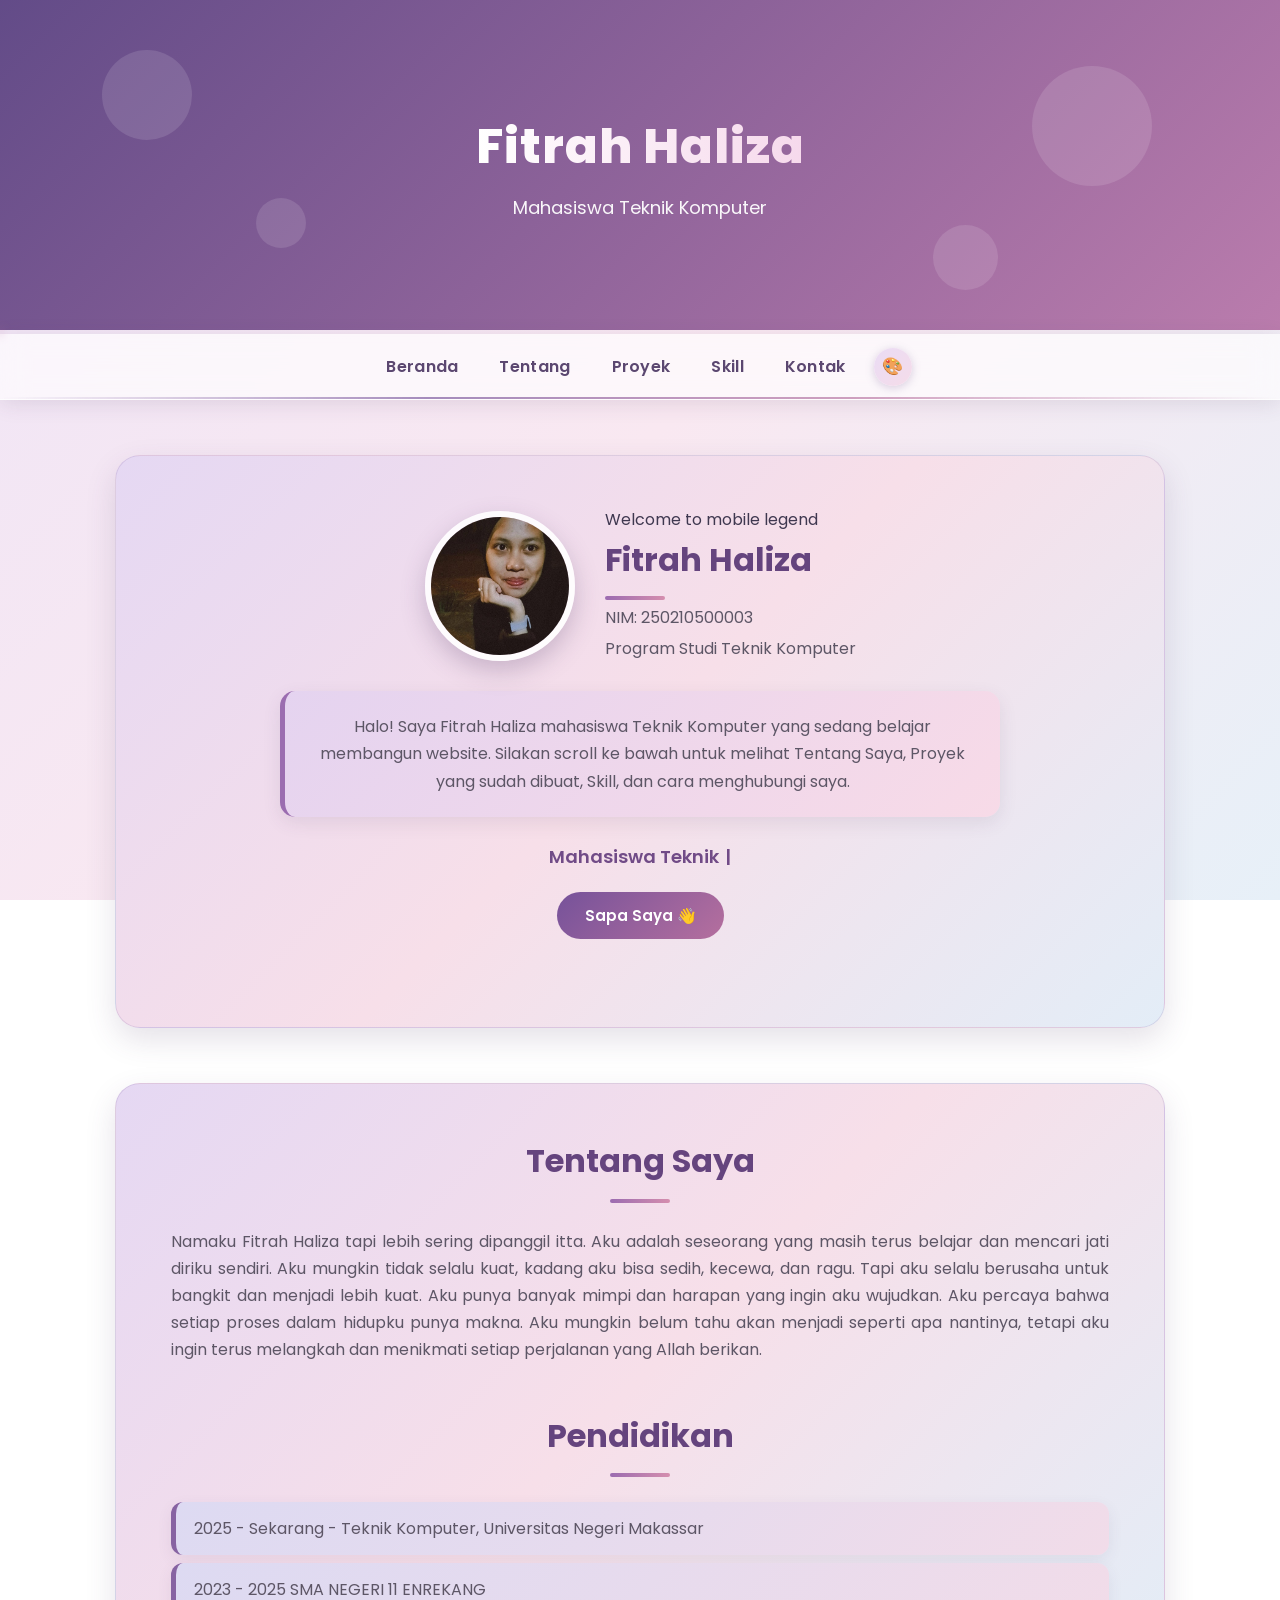
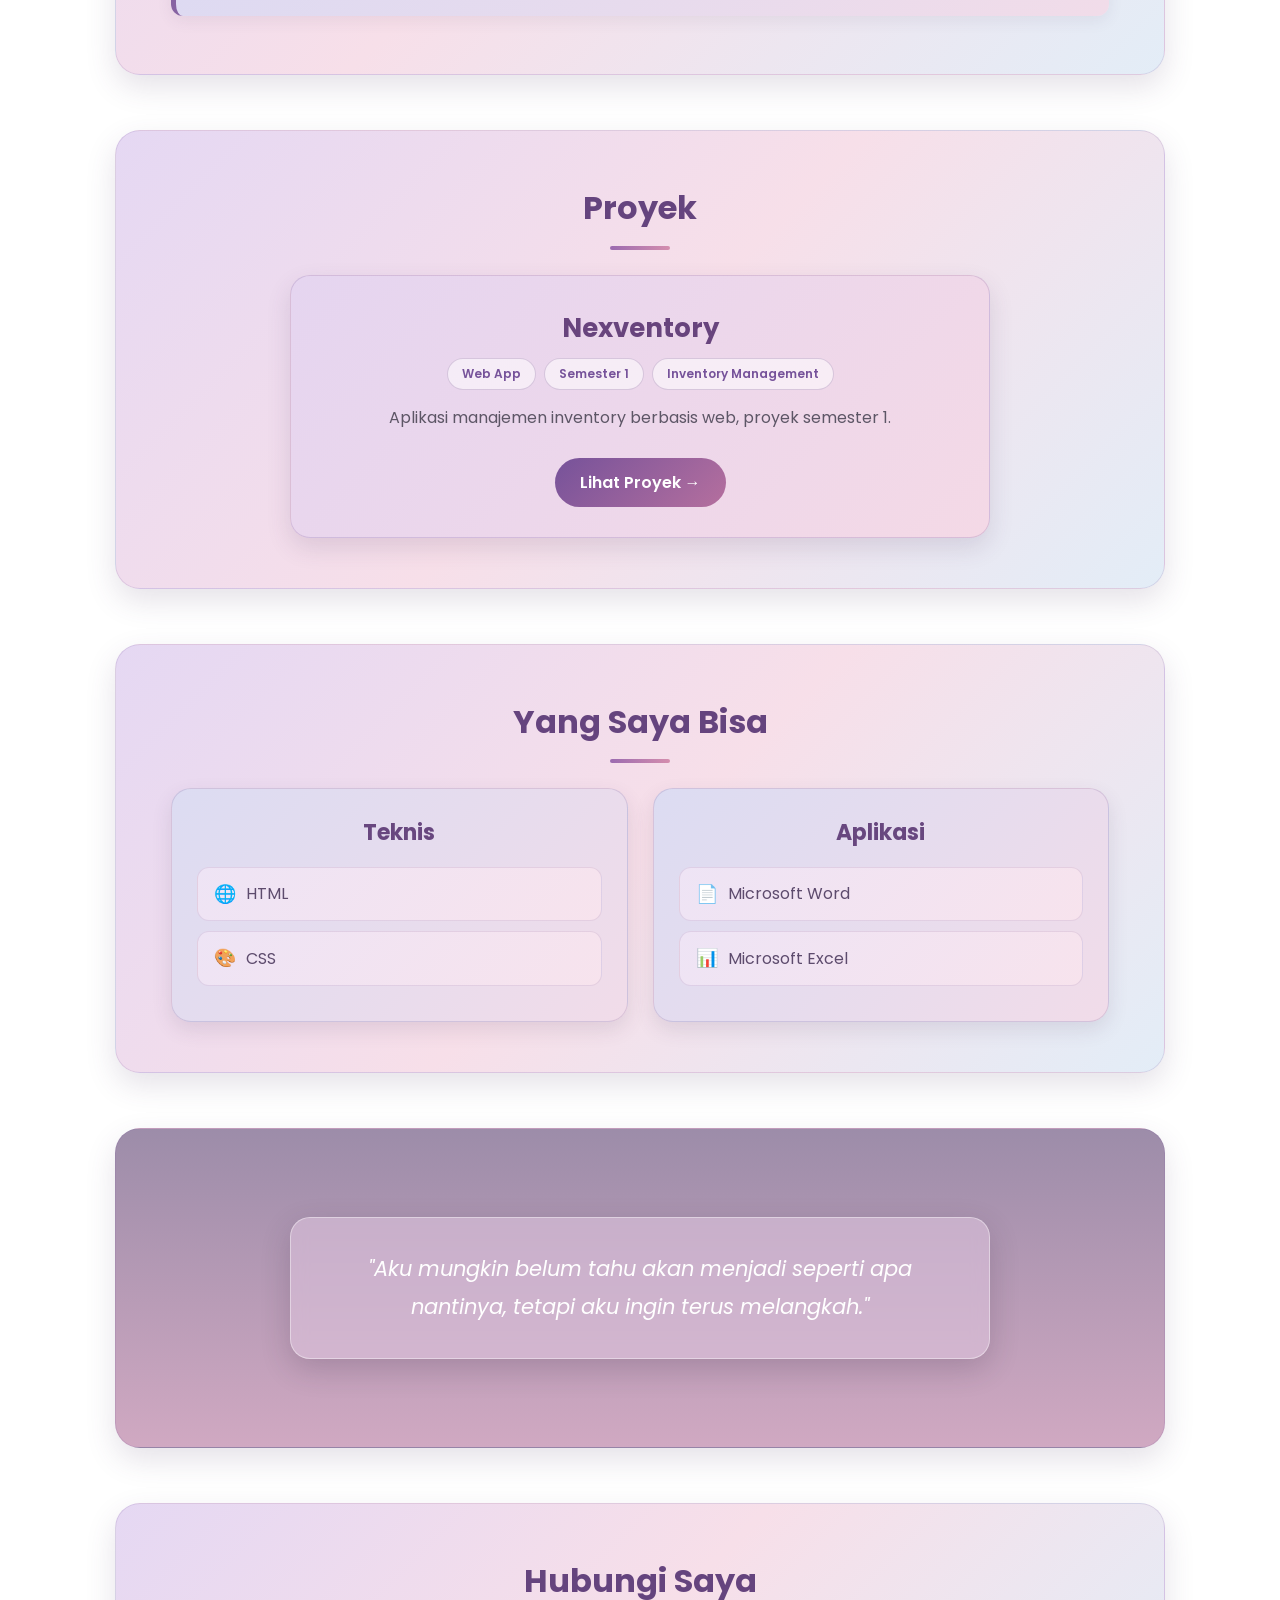
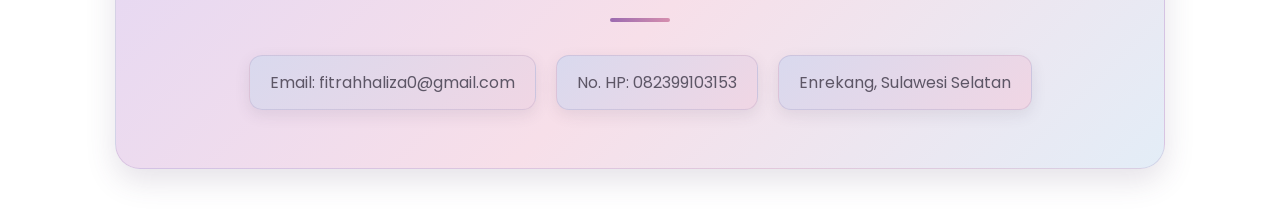
==== commit e75c245b: "master" ====
--- a/index.html
+++ b/index.html
@@ -54,6 +54,7 @@
       <div class="profile-top">
         <img id="foto-profil" src="assets/images/profil.jpg" alt="Foto Profil">
         <div class="profile-heading">
+          Welcome to mobile legend
           <h2 class="headline">Fitrah Haliza</h2>
           <p class="infotext">NIM: 250210500003</p>
           <p class="infotext">Program Studi Teknik Komputer</p>
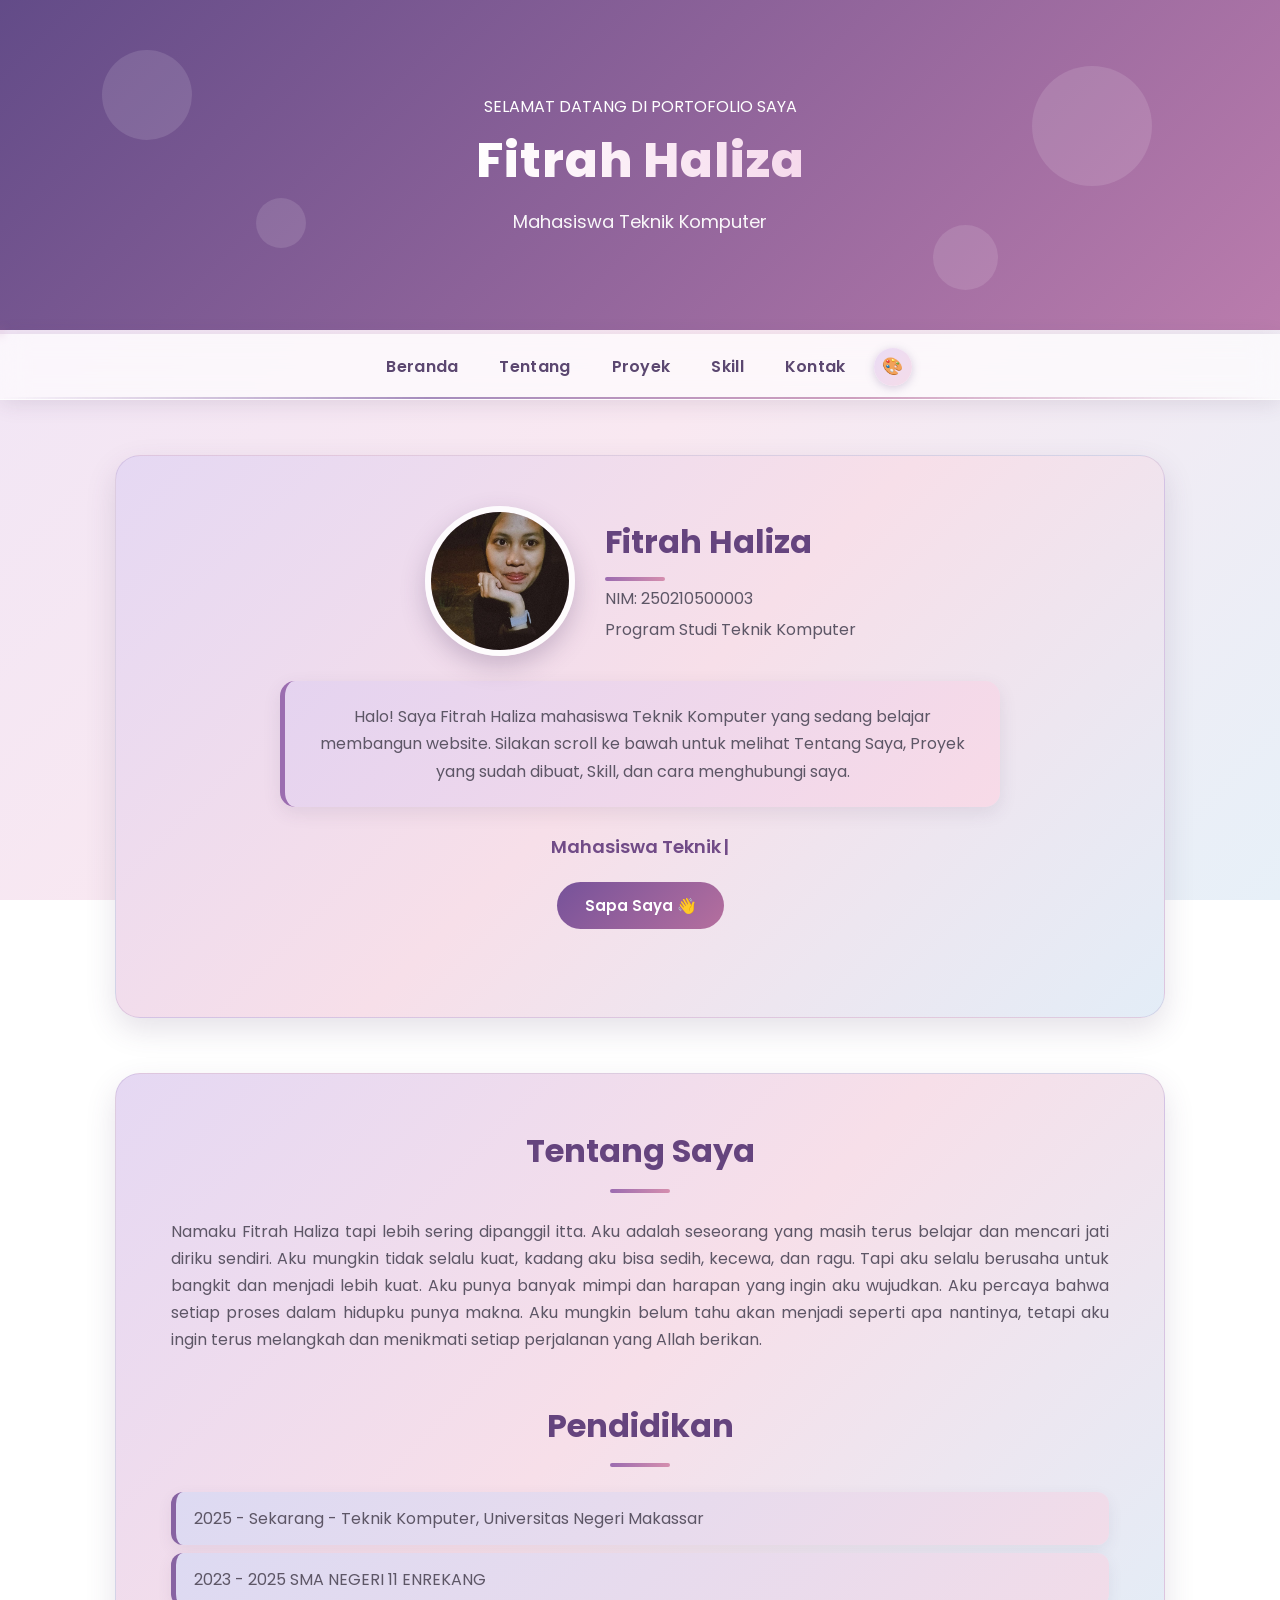
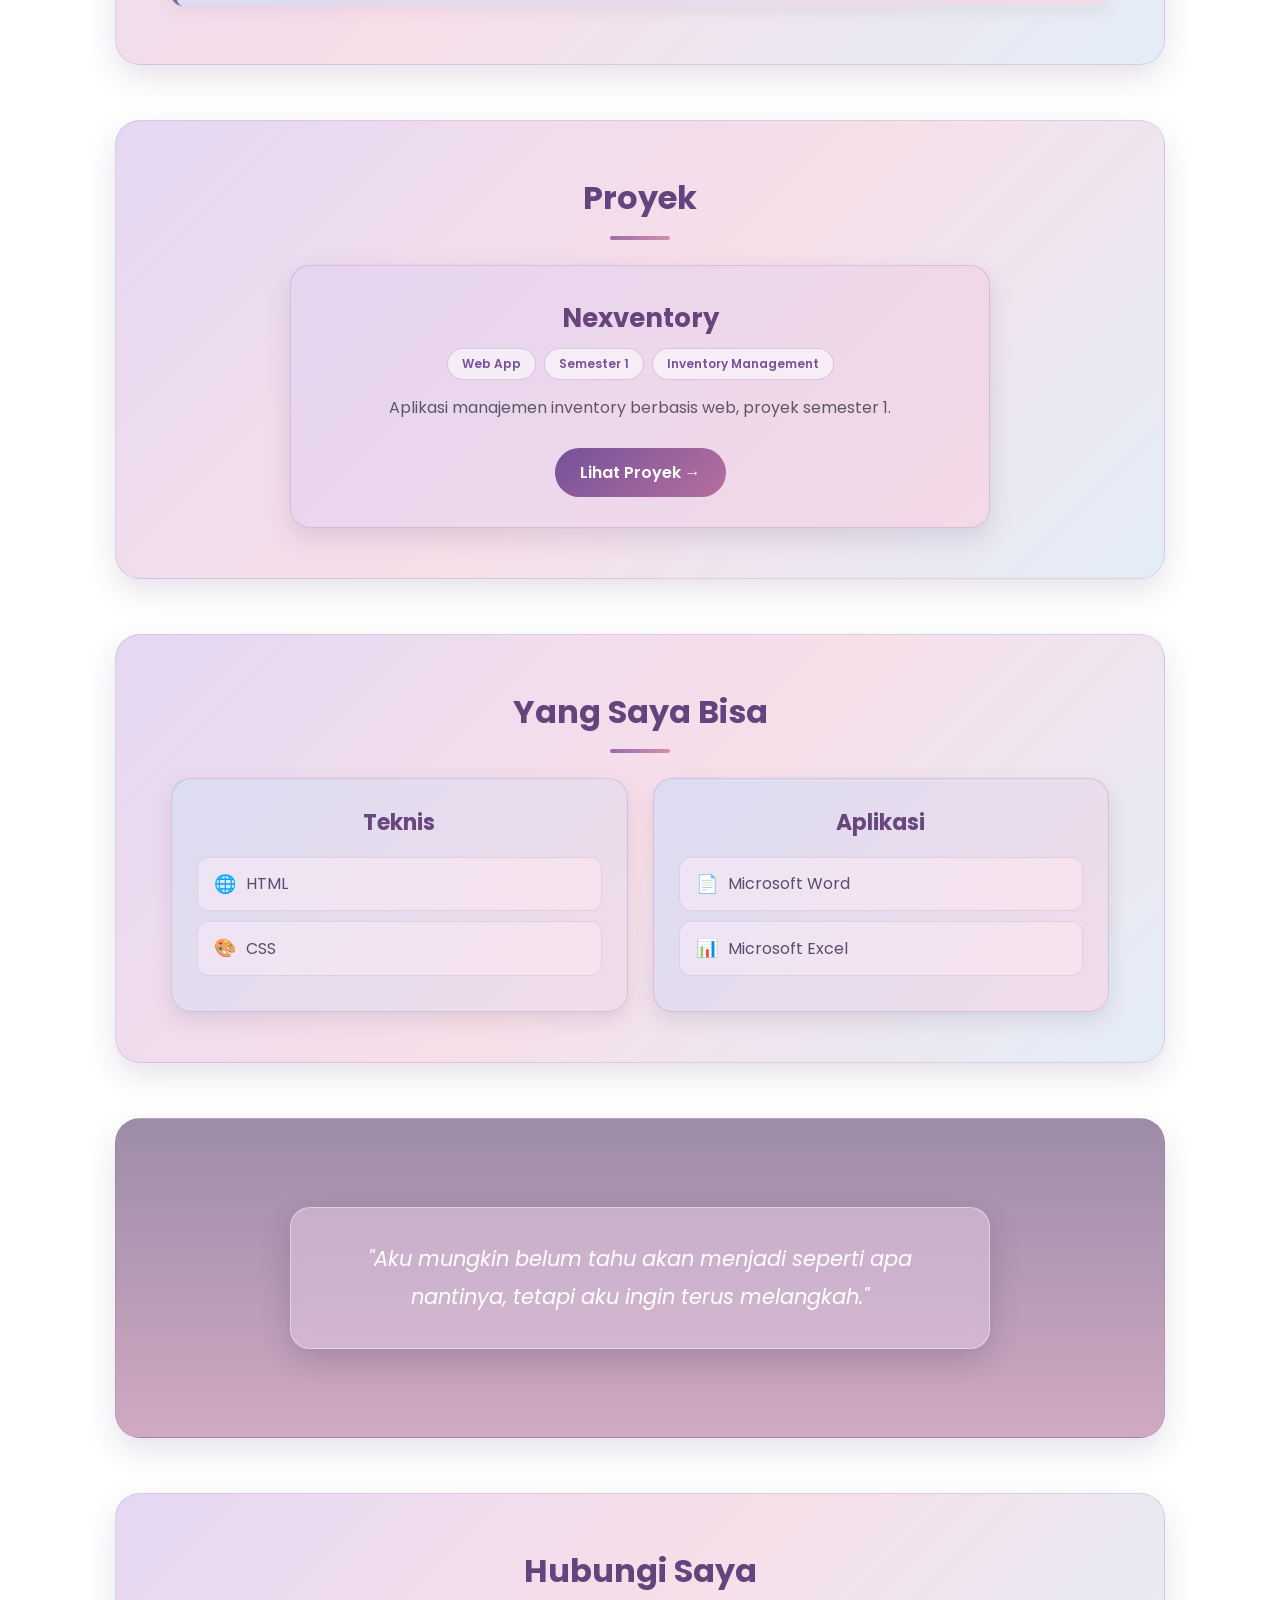
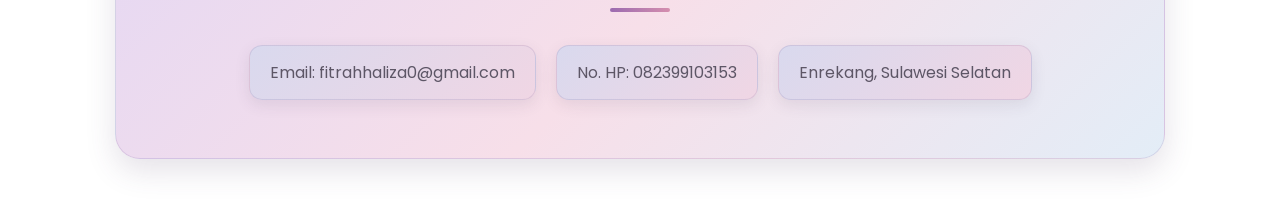
==== commit 35068257: "master" ====
--- a/index.html
+++ b/index.html
@@ -19,6 +19,7 @@
       <span class="shape shape4"></span>
     </div>
     <div class="header-inner">
+      SELAMAT DATANG DI PORTOFOLIO SAYA
       <h1>Fitrah Haliza</h1>
       <p class="subtitle">Mahasiswa Teknik Komputer </p>
     </div>
@@ -54,7 +55,6 @@
       <div class="profile-top">
         <img id="foto-profil" src="assets/images/profil.jpg" alt="Foto Profil">
         <div class="profile-heading">
-          Welcome to mobile legend
           <h2 class="headline">Fitrah Haliza</h2>
           <p class="infotext">NIM: 250210500003</p>
           <p class="infotext">Program Studi Teknik Komputer</p>
